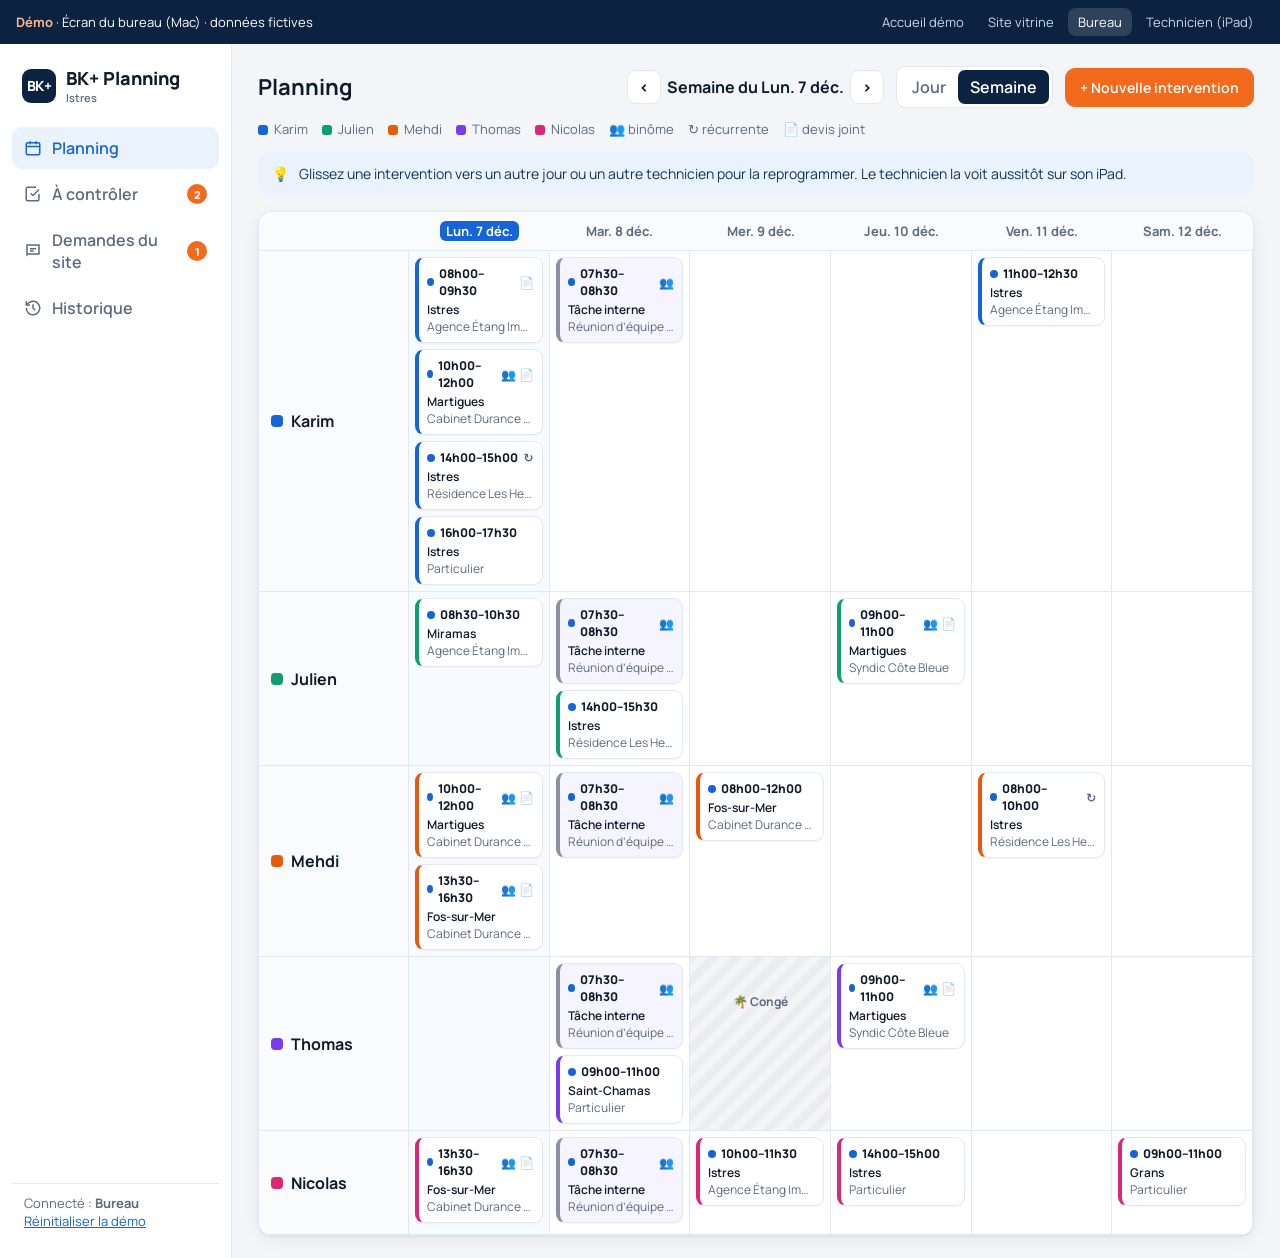
==== bureau.html @ 88fbd0e0 "Add files via upload" ====
<!doctype html>
<html lang="fr">
<head>
<meta charset="utf-8">
<meta name="viewport" content="width=device-width,initial-scale=1">
<meta name="robots" content="noindex">
<title>Bureau · Planning BK+ (démo)</title>
<link rel="icon" href="favicon.svg">
<link rel="stylesheet" href="app.css">
<style>
.app{display:grid;grid-template-columns:232px 1fr;min-height:calc(100vh - 38px)}
.side{background:#fff;border-right:1px solid var(--line);padding:18px 12px;display:flex;flex-direction:column;gap:4px}
.brand{display:flex;align-items:center;gap:10px;padding:4px 10px 18px;font-weight:800;font-size:18px}
.brand .logo{width:34px;height:34px;border-radius:9px;background:var(--navy);color:#fff;display:grid;place-items:center;font-size:14px;letter-spacing:-.5px}
.brand small{display:block;font-size:11px;color:var(--mute);font-weight:600}
.nav{display:flex;align-items:center;gap:10px;padding:10px 12px;border-radius:10px;border:0;background:none;text-align:left;font-weight:600;color:var(--mute);width:100%}
.nav:hover{background:var(--bg);color:var(--ink)}
.nav.on{background:var(--blue-50);color:var(--blue)}
.nav .count{margin-left:auto;background:var(--orange);color:#fff;font-size:11px;font-weight:800;min-width:20px;height:20px;border-radius:10px;display:grid;place-items:center;padding:0 6px}
.nav .count:empty{display:none}
.nav svg{width:18px;height:18px;flex:none}
.side .who{margin-top:auto;font-size:13px;color:var(--mute);padding:10px 12px;border-top:1px solid var(--line)}
.main{padding:22px 26px;min-width:0}
.head{display:flex;align-items:center;gap:12px;margin-bottom:18px;flex-wrap:wrap}
.head h1{font-size:22px;margin:0;margin-right:auto}
.seg{display:inline-flex;background:#fff;border:1px solid var(--line);border-radius:10px;padding:3px}
.seg button{border:0;background:none;padding:6px 12px;border-radius:7px;font-weight:600;color:var(--mute)}
.seg button.on{background:var(--navy);color:#fff}
.weeknav{display:flex;align-items:center;gap:6px;font-weight:700}
.weeknav button{width:34px;height:34px;border-radius:9px;border:1px solid var(--line);background:#fff}
.legend{display:flex;gap:14px;flex-wrap:wrap;font-size:13px;color:var(--mute);margin:-6px 0 14px}
.legend i{display:inline-block;width:10px;height:10px;border-radius:3px;margin-right:6px;vertical-align:-1px}
.grid{display:grid;grid-template-columns:150px repeat(6,minmax(130px,1fr));background:#fff;border:1px solid var(--line);border-radius:var(--r);overflow:auto;box-shadow:var(--sh)}
.gh{position:sticky;top:0;background:#FAFBFC;border-bottom:1px solid var(--line);padding:10px;font-size:13px;font-weight:700;color:var(--mute);text-align:center}
.gh.today{color:var(--blue)}
.gh.today span{background:var(--blue);color:#fff;border-radius:6px;padding:1px 6px}
.tn{padding:12px;border-bottom:1px solid var(--line);border-right:1px solid var(--line);font-weight:700;display:flex;align-items:center;gap:8px;background:#FAFBFC}
.tn i{width:12px;height:12px;border-radius:4px}
.cell{border-bottom:1px solid var(--line);border-right:1px solid var(--line);padding:6px;min-height:104px;display:flex;flex-direction:column;gap:6px;transition:background .15s}
.cell.today{background:#F7FAFF}
.cell.over{background:var(--blue-50);outline:2px dashed var(--blue);outline-offset:-4px}
.cell.abs{background:repeating-linear-gradient(-45deg,#F4F4F6 0 8px,#ECEDF1 8px 16px)}
.abs-label{font-size:12px;font-weight:700;color:var(--mute);text-align:center;padding-top:30px}
.card{background:#fff;border:1px solid var(--line);border-left:4px solid var(--c);border-radius:9px;padding:7px 8px;font-size:12px;cursor:grab;box-shadow:0 1px 2px rgba(0,0,0,.04);user-select:none}
.card:hover{border-color:#C8D2DF;border-left-color:var(--c)}
.card.dragging{opacity:.4}
.card .t{font-weight:800;display:flex;align-items:center;gap:5px}
.card .t .ico{margin-left:auto;display:flex;gap:3px;color:var(--mute)}
.card .a{color:var(--ink);font-weight:600;margin-top:2px;white-space:nowrap;overflow:hidden;text-overflow:ellipsis}
.card .g{color:var(--mute);white-space:nowrap;overflow:hidden;text-overflow:ellipsis}
.card.interne{background:#F6F4FF;border-left-color:#8B8FA3}
.card.cloturee{opacity:.6}
.card .dot{width:8px;height:8px;border-radius:50%;background:var(--sc)}
.dayview{display:grid;grid-template-columns:repeat(5,minmax(180px,1fr));gap:12px;overflow:auto}
.dcol{background:#fff;border:1px solid var(--line);border-radius:var(--r);padding:10px;display:flex;flex-direction:column;gap:8px;min-height:300px}
.dcol h3{margin:2px 4px 6px;font-size:14px;display:flex;align-items:center;gap:8px}
.dcol h3 i{width:12px;height:12px;border-radius:4px}
.list{display:flex;flex-direction:column;gap:12px}
.row{background:#fff;border:1px solid var(--line);border-radius:var(--r);padding:16px;display:grid;grid-template-columns:1fr auto;gap:12px;box-shadow:var(--sh)}
.row h3{margin:0 0 4px;font-size:16px}
.row .meta{color:var(--mute);font-size:13px}
.row .acts{display:flex;gap:8px;align-items:flex-start;flex-wrap:wrap;justify-content:flex-end}
.photos{display:flex;gap:8px;flex-wrap:wrap;margin-top:10px}
.photos img{width:120px;height:90px;object-fit:cover;border-radius:8px;border:1px solid var(--line)}
.comment{background:var(--bg);border-radius:10px;padding:10px 12px;margin-top:10px;font-size:14px}
.empty{background:#fff;border:1px dashed #C8D2DF;border-radius:var(--r);padding:40px;text-align:center;color:var(--mute)}
.search{display:flex;gap:10px;margin-bottom:16px}
.search input{flex:1;border:1px solid var(--line);border-radius:10px;padding:11px 14px;background:#fff}
.timeline{border-left:2px solid var(--line);margin-left:8px;padding-left:18px;display:flex;flex-direction:column;gap:14px}
.timeline .row{position:relative}
.timeline .row::before{content:'';position:absolute;left:-26px;top:20px;width:12px;height:12px;border-radius:50%;background:var(--ok);border:2px solid #fff}
/* Panneau latéral */
.scrim{position:fixed;inset:0;background:rgba(11,35,64,.35);opacity:0;pointer-events:none;transition:.2s;z-index:40}
.scrim.on{opacity:1;pointer-events:auto}
.drawer{position:fixed;top:0;right:0;bottom:0;width:min(460px,100%);background:#fff;z-index:41;transform:translateX(100%);transition:.25s;display:flex;flex-direction:column;box-shadow:-10px 0 40px rgba(0,0,0,.12)}
.drawer:not(.on){visibility:hidden;transition:transform .25s,visibility 0s .25s}
.drawer.on{transform:none}
.drawer header{padding:18px 20px;border-bottom:1px solid var(--line);display:flex;align-items:flex-start;gap:10px}
.drawer header h2{margin:0;font-size:18px}
.drawer .x{margin-left:auto;border:0;background:var(--bg);width:34px;height:34px;border-radius:9px;font-size:18px}
.drawer .body{padding:18px 20px;overflow:auto;flex:1;display:flex;flex-direction:column;gap:14px}
.drawer footer{padding:14px 20px;border-top:1px solid var(--line);display:flex;gap:8px;flex-wrap:wrap}
.kv{display:grid;grid-template-columns:110px 1fr;gap:8px 10px;font-size:14px}
.kv dt{color:var(--mute);font-weight:600}
.kv dd{margin:0;font-weight:600}
.box{border:1px solid var(--line);border-radius:12px;padding:12px}
.box h4{margin:0 0 6px;font-size:13px;color:var(--mute);text-transform:uppercase;letter-spacing:.04em}
.private{background:#FFF8F2;border-color:#FAD7BF}
.private h4{color:var(--orange-d)}
.techchips{display:flex;gap:6px;flex-wrap:wrap}
.techchips span{display:inline-flex;align-items:center;gap:6px;background:var(--bg);border-radius:999px;padding:3px 10px 3px 6px;font-weight:700;font-size:13px}
.techchips i{width:10px;height:10px;border-radius:50%}
/* Formulaire */
.form{display:grid;grid-template-columns:1fr 1fr;gap:12px}
.form label{display:flex;flex-direction:column;gap:5px;font-size:13px;font-weight:700;color:var(--mute)}
.form .full{grid-column:1/-1}
.form input,.form select,.form textarea{border:1px solid var(--line);border-radius:10px;padding:10px 12px;background:#fff;font-weight:500;color:var(--ink)}
.form textarea{min-height:80px;resize:vertical}
.checks{display:flex;gap:8px;flex-wrap:wrap}
.checks label{flex-direction:row;align-items:center;gap:6px;background:var(--bg);padding:6px 10px;border-radius:999px;color:var(--ink);cursor:pointer}
.inline{flex-direction:row!important;align-items:center;gap:8px!important;color:var(--ink)!important}
.pdf{background:#fff;border:1px solid var(--line);border-radius:6px;padding:16px;font-size:12px;box-shadow:var(--sh)}
.pdf .l{height:8px;background:#E8ECF2;border-radius:4px;margin:6px 0}
.hint{background:var(--blue-50);color:var(--navy-2);border-radius:12px;padding:12px 14px;font-size:14px;margin-bottom:16px;display:flex;gap:10px;align-items:flex-start}
@media (max-width:900px){.app{grid-template-columns:1fr}.side{flex-direction:row;overflow:auto;padding:8px}.brand,.side .who{display:none}.nav{width:auto;white-space:nowrap}.main{padding:16px}}
</style>
</head>
<body>
<div class="demo-bar"><span><b>Démo</b> · Écran du bureau (Mac) · données fictives</span>
  <nav><a href="index.html">Accueil démo</a><a href="site.html">Site vitrine</a><a href="bureau.html" aria-current="page">Bureau</a><a href="technicien.html">Technicien (iPad)</a></nav></div>

<div class="app">
  <aside class="side">
    <div class="brand"><div class="logo">BK+</div><div>BK+ Planning<small>Istres</small></div></div>
    <button class="nav on" data-view="planning"><svg viewBox="0 0 24 24" fill="none" stroke="currentColor" stroke-width="2"><rect x="3" y="5" width="18" height="16" rx="2"/><path d="M3 10h18M8 3v4M16 3v4"/></svg>Planning</button>
    <button class="nav" data-view="controle"><svg viewBox="0 0 24 24" fill="none" stroke="currentColor" stroke-width="2"><path d="M9 11l3 3 8-8"/><path d="M20 12v7a2 2 0 0 1-2 2H5a2 2 0 0 1-2-2V5a2 2 0 0 1 2-2h11"/></svg>À contrôler<span class="count" id="c-controle"></span></button>
    <button class="nav" data-view="demandes"><svg viewBox="0 0 24 24" fill="none" stroke="currentColor" stroke-width="2"><path d="M4 4h16v12H5.2L4 17.2z"/><path d="M8 9h8M8 12h5"/></svg>Demandes du site<span class="count" id="c-demandes"></span></button>
    <button class="nav" data-view="historique"><svg viewBox="0 0 24 24" fill="none" stroke="currentColor" stroke-width="2"><path d="M3 12a9 9 0 1 0 3-6.7L3 8"/><path d="M3 3v5h5M12 7v5l3 3"/></svg>Historique</button>
    <div class="who">Connecté : <b>Bureau</b><br><a href="#" id="reset">Réinitialiser la démo</a></div>
  </aside>
  <main class="main" id="main"></main>
</div>

<div class="scrim" id="scrim"></div>
<aside class="drawer" id="drawer" aria-hidden="true"></aside>
<div class="toast" id="toast"></div>

<script src="data.js"></script>
<script>
const $ = s => document.querySelector(s), E = BK.esc;
let view = 'planning', mode = 'semaine', weekStart = BK.monday(new Date(BK.todayIso())), dayIso = BK.todayIso(), q = '';
function S(){ return BK.get(); }
function toast(m){ const t=$('#toast'); t.textContent=m; t.classList.add('show'); clearTimeout(t._t); t._t=setTimeout(()=>t.classList.remove('show'),2600); }

function counts(){
  const s=S();
  $('#c-controle').textContent = s.interventions.filter(i=>i.statut==='controle').length || '';
  $('#c-demandes').textContent = s.demandes.filter(d=>!d.traitee).length || '';
}
function render(){
  counts();
  document.querySelectorAll('.nav').forEach(b=>b.classList.toggle('on', b.dataset.view===view));
  ({planning, controle, demandes, historique})[view]();
}

/* ---------- Planning ---------- */
function cardHtml(i, techId){
  const t = BK.tech(techId) || {couleur:'#8B8FA3'};
  const bin = i.techs.length>1 ? `<span title="Binôme : ${E(i.techs.map(x=>BK.tech(x).nom).join(' + '))}">👥</span>` : '';
  const rec = i.recurrent ? '<span title="Contrat d’entretien récurrent">↻</span>' : '';
  const pdf = i.devisPdf ? '<span title="Devis client joint (bureau)">📄</span>' : '';
  const sc = {planifiee:'#1565D8',encours:'#B45309',controle:'#F26B1D',cloturee:'#0E9F6E'}[i.statut];
  return `<div class="card ${i.type==='interne'?'interne':''} ${i.statut==='cloturee'?'cloturee':''}" draggable="true" data-id="${i.id}" data-tech="${techId}" style="--c:${t.couleur};--sc:${sc}">
    <div class="t"><span class="dot" title="${BK.STATUTS[i.statut]}"></span>${BK.hh(i.start)}–${BK.endTime(i.start,i.dur)}<span class="ico">${bin}${rec}${pdf}</span></div>
    <div class="a">${i.type==='interne'?'Tâche interne':E(i.ville)}</div>
    <div class="g">${i.type==='interne'?E(i.travaux):E(i.agence)}</div></div>`;
}
function planning(){
  const s=S(), days=[...Array(6)].map((_,k)=>BK.iso(BK.addDays(weekStart,k))), today=BK.todayIso();
  const title = mode==='semaine' ? `Semaine du ${BK.label(days[0])}` : BK.label(dayIso,true);
  let html = `<div class="head"><h1>Planning</h1>
    <div class="weeknav"><button id="prev" aria-label="Précédent">‹</button><span>${title}</span><button id="next" aria-label="Suivant">›</button></div>
    <div class="seg"><button data-mode="jour" class="${mode==='jour'?'on':''}">Jour</button><button data-mode="semaine" class="${mode==='semaine'?'on':''}">Semaine</button></div>
    <button class="btn orange" id="new">+ Nouvelle intervention</button></div>
    <div class="legend">${s.techs.map(t=>`<span><i style="background:${t.couleur}"></i>${t.nom}</span>`).join('')}<span>👥 binôme</span><span>↻ récurrente</span><span>📄 devis joint</span></div>`;
  if(mode==='semaine'){
    html += `<div class="hint">💡 <span>Glissez une intervention vers un autre jour ou un autre technicien pour la reprogrammer. Le technicien la voit aussitôt sur son iPad.</span></div><div class="grid"><div class="gh"></div>`;
    days.forEach(d=> html += `<div class="gh ${d===today?'today':''}">${d===today?'<span>'+BK.label(d)+'</span>':BK.label(d)}</div>`);
    s.techs.forEach(t=>{
      html += `<div class="tn"><i style="background:${t.couleur}"></i>${t.nom}</div>`;
      days.forEach(d=>{
        const abs = s.absences.find(a=>a.tech===t.id && a.date===d);
        const items = s.interventions.filter(i=>i.date===d && i.techs.includes(t.id)).sort((a,b)=>a.start.localeCompare(b.start));
        html += `<div class="cell ${d===today?'today':''} ${abs?'abs':''}" data-date="${d}" data-tech="${t.id}">${abs?`<div class="abs-label">🌴 ${E(abs.label)}</div>`:''}${items.map(i=>cardHtml(i,t.id)).join('')}</div>`;
      });
    });
    html += `</div>`;
  } else {
    html += `<div class="dayview">` + s.techs.map(t=>{
      const abs = s.absences.find(a=>a.tech===t.id && a.date===dayIso);
      const items = s.interventions.filter(i=>i.date===dayIso && i.techs.includes(t.id)).sort((a,b)=>a.start.localeCompare(b.start));
      return `<div class="dcol cell" data-date="${dayIso}" data-tech="${t.id}"><h3><i style="background:${t.couleur}"></i>${t.nom}</h3>${abs?`<div class="abs-label">🌴 ${E(abs.label)}</div>`:''}${items.map(i=>cardHtml(i,t.id)).join('') || (abs?'':'<div class="g" style="color:var(--mute);font-size:13px;padding:6px">Disponible</div>')}</div>`;
    }).join('') + `</div>`;
  }
  $('#main').innerHTML = html;
  $('#prev').onclick=()=>{ if(mode==='semaine') weekStart=BK.addDays(weekStart,-7); else dayIso=BK.iso(BK.addDays(new Date(dayIso+'T12:00'),-1)); render(); };
  $('#next').onclick=()=>{ if(mode==='semaine') weekStart=BK.addDays(weekStart,7); else dayIso=BK.iso(BK.addDays(new Date(dayIso+'T12:00'),1)); render(); };
  document.querySelectorAll('[data-mode]').forEach(b=>b.onclick=()=>{mode=b.dataset.mode; render();});
  $('#new').onclick=()=>openForm();
  bindCards();
}
function bindCards(){
  document.querySelectorAll('.card').forEach(c=>{
    c.onclick=()=>openDetail(c.dataset.id);
    c.ondragstart=e=>{ c.classList.add('dragging'); e.dataTransfer.setData('text/plain', c.dataset.id+'|'+c.dataset.tech); };
    c.ondragend=()=>c.classList.remove('dragging');
  });
  document.querySelectorAll('.cell').forEach(cell=>{
    cell.ondragover=e=>{e.preventDefault(); cell.classList.add('over');};
    cell.ondragleave=()=>cell.classList.remove('over');
    cell.ondrop=e=>{
      e.preventDefault(); cell.classList.remove('over');
      const [id,from]=e.dataTransfer.getData('text/plain').split('|'); const s=S(); const i=s.interventions.find(x=>x.id===id); if(!i) return;
      const to=cell.dataset.tech, d=cell.dataset.date;
      if(s.absences.find(a=>a.tech===to && a.date===d)){ toast(`${BK.tech(to).nom} est absent ce jour-là`); return; }
      if(from!==to){ i.techs = i.techs.filter(x=>x!==from); if(!i.techs.includes(to)) i.techs.push(to); }
      i.date=d; BK.save(s); render(); toast(`Reprogrammée : ${BK.label(d,true)} · ${i.techs.map(x=>BK.tech(x).nom).join(' + ')}`);
    };
  });
}

/* ---------- Détail ---------- */
function openDrawer(html){ const d=$('#drawer'); d.innerHTML=html; d.classList.add('on'); d.setAttribute('aria-hidden','false'); $('#scrim').classList.add('on'); d.querySelector('.x').onclick=closeDrawer; }
function closeDrawer(){ $('#drawer').classList.remove('on'); $('#drawer').setAttribute('aria-hidden','true'); $('#scrim').classList.remove('on'); }
$('#scrim').onclick=closeDrawer;
document.addEventListener('keydown',e=>{ if(e.key==='Escape') closeDrawer(); });

function openDetail(id){
  const s=S(), i=s.interventions.find(x=>x.id===id); if(!i) return;
  openDrawer(`<header><div><span class="pill ${i.statut}">${BK.STATUTS[i.statut]}</span><h2 style="margin-top:8px">${i.type==='interne'?'Tâche interne':E(i.adresse)}</h2><div class="meta" style="color:var(--mute)">${E(i.ville)} · ${BK.label(i.date,true)} · ${BK.hh(i.start)}–${BK.endTime(i.start,i.dur)}</div></div><button class="x" aria-label="Fermer">×</button></header>
  <div class="body">
    <div class="techchips">${i.techs.map(x=>{const t=BK.tech(x);return `<span><i style="background:${t.couleur}"></i>${t.nom}</span>`}).join('')}${i.recurrent?'<span>↻ Récurrente (contrat)</span>':''}</div>
    ${i.type==='interne'?'':`<dl class="kv"><dt>Agence</dt><dd>${E(i.agence)}</dd><dt>Occupant</dt><dd>${E(i.occupant)}</dd><dt>Téléphone</dt><dd><a href="tel:${E(i.tel)}">${E(i.tel.replace(/(\d{2})(?=\d)/g,'$1 '))}</a></dd><dt>Adresse</dt><dd>${E(i.adresse)}, ${E(i.ville)}</dd></dl>`}
    <div class="box"><h4>Travaux à effectuer</h4>${E(i.travaux)}</div>
    ${i.type==='interne'?'':`<div class="box private"><h4>🔒 Devis client — visible uniquement par le bureau</h4>${i.devisPdf?`<div class="pdf"><b>DEVIS N° ${id.toUpperCase()}</b><div class="l" style="width:70%"></div><div class="l"></div><div class="l" style="width:85%"></div><div class="l" style="width:40%"></div></div>`:'<span style="color:var(--mute);font-size:14px">Aucun devis joint.</span>'} <label class="btn" style="margin-top:10px">📎 ${i.devisPdf?'Remplacer':'Joindre'} le devis PDF<input type="file" accept="application/pdf" class="sr" id="pdfin"></label></div>`}
    ${i.photos.length||i.commentaire?`<div class="box"><h4>Retour du technicien</h4>${i.commentaire?`<div>${E(i.commentaire)}</div>`:''}<div class="photos">${i.photos.map(p=>`<img src="${p}" alt="Photo d’intervention">`).join('')}</div></div>`:''}
    <label style="font-size:13px;font-weight:700;color:var(--mute)">Statut<br><select id="st" style="margin-top:6px;border:1px solid var(--line);border-radius:10px;padding:9px 12px;width:100%">${Object.entries(BK.STATUTS).map(([k,v])=>`<option value="${k}" ${k===i.statut?'selected':''}>${v}</option>`).join('')}</select></label>
  </div>
  <footer>${i.statut==='controle'?'<button class="btn ok" id="close">✓ Clôturer l’intervention</button>':''}<button class="btn" id="edit">Modifier</button><button class="btn" id="dup">Reprogrammer +7 j</button><button class="btn" id="del" style="margin-left:auto;color:var(--err)">Supprimer</button></footer>`);
  const pdfin=$('#pdfin'); if(pdfin) pdfin.onchange=()=>{ i.devisPdf=true; BK.save(s); openDetail(id); render(); toast('Devis joint — invisible pour les techniciens'); };
  $('#st').onchange=e=>{ i.statut=e.target.value; BK.save(s); render(); openDetail(id); };
  const c=$('#close'); if(c) c.onclick=()=>{ i.statut='cloturee'; BK.save(s); closeDrawer(); render(); toast('Intervention clôturée et archivée dans l’historique'); };
  $('#edit').onclick=()=>openForm(i);
  $('#dup').onclick=()=>{ i.date=BK.iso(BK.addDays(new Date(i.date+'T12:00'),7)); BK.save(s); closeDrawer(); render(); toast('Reprogrammée la semaine suivante'); };
  $('#del').onclick=()=>{ if(confirm('Supprimer cette intervention ?')){ s.interventions=s.interventions.filter(x=>x.id!==id); BK.save(s); closeDrawer(); render(); toast('Intervention supprimée'); } };
}

/* ---------- Formulaire ---------- */
function openForm(i, demande){
  const s=S(), isNew=!i;
  i = i || { id:BK.uid(), type:'intervention', statut:'planifiee', photos:[], commentaire:'', devisPdf:false, recurrent:false, dur:2, start:'09:00', date:(mode==='jour'?dayIso:BK.todayIso()), techs:[], agence:'', occupant:'', tel:'', adresse:'', ville:'Istres', travaux:'' };
  if(demande){ Object.assign(i,{ agence:'Particulier', occupant:demande.nom, tel:demande.tel, ville:demande.ville, travaux:demande.service+' — '+demande.message }); }
  openDrawer(`<header><h2>${isNew?'Nouvelle intervention':'Modifier l’intervention'}</h2><button class="x" aria-label="Fermer">×</button></header>
  <form class="body" id="f"><div class="form">
    <label class="full">Type<select name="type"><option value="intervention">Intervention</option><option value="interne" ${i.type==='interne'?'selected':''}>Tâche interne (réunion, matériel…)</option></select></label>
    <label>Date<input type="date" name="date" value="${i.date}" required></label>
    <label>Heure<input type="time" name="start" value="${i.start}" step="900" required></label>
    <label>Durée (h)<input type="number" name="dur" value="${i.dur}" min="0.5" step="0.5"></label>
    <label>Ville<input name="ville" value="${E(i.ville)}"></label>
    <div class="full"><div style="font-size:13px;font-weight:700;color:var(--mute);margin-bottom:6px">Technicien(s) — plusieurs = binôme</div><div class="checks">${s.techs.map(t=>`<label><input type="checkbox" name="techs" value="${t.id}" ${i.techs.includes(t.id)?'checked':''}><i style="width:10px;height:10px;border-radius:50%;background:${t.couleur}"></i>${t.nom}</label>`).join('')}</div></div>
    <label class="full">Adresse<input name="adresse" value="${E(i.adresse)}"></label>
    <label>Agence / client<input name="agence" value="${E(i.agence)}" list="agences"></label>
    <label>Occupant<input name="occupant" value="${E(i.occupant)}"></label>
    <label class="full">Téléphone de l’occupant<input name="tel" type="tel" value="${E(i.tel)}"></label>
    <label class="full">Travaux à effectuer<textarea name="travaux">${E(i.travaux)}</textarea></label>
    <label class="full inline"><input type="checkbox" name="recurrent" ${i.recurrent?'checked':''}> Intervention récurrente (contrat d’entretien)</label>
  </div><datalist id="agences">${[...new Set(s.interventions.map(x=>x.agence))].map(a=>`<option value="${E(a)}">`).join('')}</datalist></form>
  <footer><button class="btn primary" form="f" type="submit">${isNew?'Planifier':'Enregistrer'}</button><button class="btn" type="button" id="cancel">Annuler</button></footer>`);
  $('#cancel').onclick=closeDrawer;
  $('#f').onsubmit=e=>{
    e.preventDefault(); const fd=new FormData(e.target);
    const techs=fd.getAll('techs'); if(!techs.length){ toast('Choisissez au moins un technicien'); return; }
    Object.assign(i,{ type:fd.get('type'), date:fd.get('date'), start:fd.get('start'), dur:Number(fd.get('dur'))||1, ville:fd.get('ville'), techs, adresse:fd.get('adresse'), agence:fd.get('agence'), occupant:fd.get('occupant'), tel:fd.get('tel'), travaux:fd.get('travaux'), recurrent:!!fd.get('recurrent') });
    if(isNew) s.interventions.push(i);
    if(demande){ const d=s.demandes.find(x=>x.id===demande.id); if(d) d.traitee=true; }
    BK.save(s); closeDrawer(); view='planning'; mode='semaine'; weekStart=BK.monday(new Date(i.date+'T12:00')); render();
    toast(`Planifiée pour ${techs.map(x=>BK.tech(x).nom).join(' + ')} — visible sur son iPad`);
  };
}

/* ---------- À contrôler ---------- */
function controle(){
  const s=S(), items=s.interventions.filter(i=>i.statut==='controle').sort((a,b)=>b.date.localeCompare(a.date));
  $('#main').innerHTML = `<div class="head"><h1>À contrôler</h1></div><div class="hint">✅ <span>Les interventions validées par les techniciens arrivent ici avec leurs photos et commentaires. Seul le bureau peut les clôturer.</span></div>` +
   (items.length ? `<div class="list">${items.map(i=>`<div class="row"><div><h3>${E(i.adresse)}, ${E(i.ville)}</h3><div class="meta">${BK.label(i.date,true)} · ${i.techs.map(x=>BK.tech(x).nom).join(' + ')} · ${E(i.agence)}</div><div class="comment">${E(i.commentaire)}</div><div class="photos">${i.photos.map(p=>`<img src="${p}" alt="Photo">`).join('')}</div></div><div class="acts"><button class="btn" data-open="${i.id}">Détails</button><button class="btn ok" data-close="${i.id}">✓ Clôturer</button></div></div>`).join('')}</div>` : `<div class="empty">Rien à contrôler pour le moment 👌</div>`);
  document.querySelectorAll('[data-open]').forEach(b=>b.onclick=()=>openDetail(b.dataset.open));
  document.querySelectorAll('[data-close]').forEach(b=>b.onclick=()=>{ const i=s.interventions.find(x=>x.id===b.dataset.close); i.statut='cloturee'; BK.save(s); render(); toast('Clôturée — archivée dans l’historique'); });
}

/* ---------- Demandes du site ---------- */
function demandes(){
  const s=S(), items=[...s.demandes].sort((a,b)=>(a.traitee-b.traitee)||b.date.localeCompare(a.date));
  $('#main').innerHTML = `<div class="head"><h1>Demandes du site</h1><a class="btn" href="site.html#devis" target="_blank">Ouvrir le site vitrine ↗</a></div><div class="hint">🌐 <span>Chaque demande de devis faite sur le site arrive ici automatiquement. Un clic pour la planifier.</span></div>` +
    (items.length ? `<div class="list">${items.map(d=>`<div class="row" style="${d.traitee?'opacity:.55':''}"><div><h3>${E(d.nom)} · ${E(d.ville)}</h3><div class="meta">${BK.label(d.date,true)} · ${E(d.service)} · <a href="tel:${E(d.tel)}">${E(d.tel)}</a></div><div class="comment">${E(d.message)}</div></div><div class="acts">${d.traitee?'<span class="pill cloturee">Planifiée</span>':`<button class="btn orange" data-plan="${d.id}">Planifier</button>`}</div></div>`).join('')}</div>` : `<div class="empty">Aucune demande pour le moment.</div>`);
  document.querySelectorAll('[data-plan]').forEach(b=>b.onclick=()=>openForm(null, s.demandes.find(d=>d.id===b.dataset.plan)));
}

/* ---------- Historique ---------- */
function historique(){
  $('#main').innerHTML = `<div class="head"><h1>Historique</h1></div>
   <div class="search"><input id="q" placeholder="Rechercher une adresse, une agence, un occupant… (ex. : 27 avenue de la Crau)" value="${E(q)}" autocomplete="off"></div><div id="res"></div>`;
  const run=()=>{
    const s=S(), k=q.trim().toLowerCase();
    let items=s.interventions.filter(i=>i.statut==='cloturee'||i.statut==='controle');
    if(k) items=s.interventions.filter(i=>[i.adresse,i.ville,i.agence,i.occupant,i.travaux].join(' ').toLowerCase().includes(k));
    items.sort((a,b)=>b.date.localeCompare(a.date));
    $('#res').innerHTML = items.length ? `<div class="meta" style="color:var(--mute);margin:0 0 12px">${items.length} intervention(s)${k?' pour « '+E(q)+' »':''}, conservées sur plusieurs années pour le SAV</div><div class="timeline">${items.map(i=>`<div class="row"><div><span class="pill ${i.statut}">${BK.STATUTS[i.statut]}</span><h3 style="margin-top:6px">${E(i.adresse)}, ${E(i.ville)}</h3><div class="meta">${BK.label(i.date,true)} · ${i.techs.map(x=>BK.tech(x).nom).join(' + ')} · ${E(i.agence)}</div><div style="margin-top:8px">${E(i.travaux)}</div>${i.commentaire?`<div class="comment">${E(i.commentaire)}</div>`:''}<div class="photos">${i.photos.map(p=>`<img src="${p}" alt="Photo">`).join('')}</div></div><div class="acts"><button class="btn" data-open="${i.id}">Ouvrir</button></div></div>`).join('')}</div>` : `<div class="empty">Aucun résultat.</div>`;
    document.querySelectorAll('[data-open]').forEach(b=>b.onclick=()=>openDetail(b.dataset.open));
  };
  $('#q').oninput=e=>{ q=e.target.value; run(); }; run();
}

document.querySelectorAll('.nav').forEach(b=>b.onclick=()=>{ view=b.dataset.view; render(); });
$('#reset').onclick=e=>{ e.preventDefault(); BK.reset(); render(); toast('Démo réinitialisée'); };
BK.onChange(()=>{ render(); toast('Mise à jour reçue en temps réel'); });
const h=location.hash.slice(1); if(['planning','controle','demandes','historique'].includes(h)) view=h;
render();
</script>
</body>
</html>
---- app.css ----
@import url('https://fonts.googleapis.com/css2?family=Manrope:wght@400;500;600;700;800&display=swap');
:root{
  --navy:#0B2340; --navy-2:#13345C; --blue:#1565D8; --blue-50:#EAF2FE; --orange:#F26B1D; --orange-d:#D9550A;
  --bg:#F3F5F8; --card:#fff; --line:#E3E8EF; --ink:#0F1B2D; --mute:#5B6B80; --ok:#0E9F6E; --ok-50:#E6F6EF; --warn:#B45309; --warn-50:#FEF3E2; --err:#C62828; --err-50:#FDECEC;
  --r:14px; --sh:0 1px 2px rgba(15,27,45,.06),0 4px 16px rgba(15,27,45,.06);
}
*{box-sizing:border-box}
html,body{margin:0}
body{font-family:Manrope,system-ui,-apple-system,Segoe UI,Roboto,sans-serif;color:var(--ink);background:var(--bg);-webkit-font-smoothing:antialiased}
button,input,select,textarea{font:inherit;color:inherit}
button{cursor:pointer}
a{color:var(--blue)}
.demo-bar{background:var(--navy);color:#fff;font-size:13px;display:flex;align-items:center;gap:12px;padding:8px 16px;flex-wrap:wrap}
.demo-bar b{color:#FFB98A;font-weight:700}
.demo-bar nav{margin-left:auto;display:flex;gap:4px;flex-wrap:wrap}
.demo-bar nav a{color:#C9D6E8;text-decoration:none;padding:5px 10px;border-radius:8px}
.demo-bar nav a:hover{background:rgba(255,255,255,.08);color:#fff}
.demo-bar nav a[aria-current]{background:rgba(255,255,255,.14);color:#fff}
.btn{display:inline-flex;align-items:center;justify-content:center;gap:8px;border:1px solid var(--line);background:#fff;border-radius:10px;padding:9px 14px;font-weight:600;font-size:14px;text-decoration:none;color:var(--ink)}
.btn:hover{border-color:#C8D2DF}
.btn.primary{background:var(--blue);border-color:var(--blue);color:#fff}
.btn.primary:hover{background:#0F55BC}
.btn.orange{background:var(--orange);border-color:var(--orange);color:#fff}
.btn.orange:hover{background:var(--orange-d)}
.btn.ok{background:var(--ok);border-color:var(--ok);color:#fff}
.pill{display:inline-flex;align-items:center;gap:6px;font-size:12px;font-weight:700;padding:3px 9px;border-radius:999px;white-space:nowrap}
.pill.planifiee{background:var(--blue-50);color:var(--blue)}
.pill.encours{background:var(--warn-50);color:var(--warn)}
.pill.controle{background:#FFF1E8;color:var(--orange-d)}
.pill.cloturee{background:var(--ok-50);color:var(--ok)}
.toast{position:fixed;left:50%;bottom:24px;transform:translateX(-50%) translateY(20px);background:var(--navy);color:#fff;padding:12px 18px;border-radius:12px;font-weight:600;opacity:0;transition:.25s;z-index:100;box-shadow:var(--sh);max-width:calc(100% - 32px)}
.toast.show{opacity:1;transform:translateX(-50%) translateY(0)}
.sr{position:absolute;width:1px;height:1px;overflow:hidden;clip:rect(0 0 0 0)}
:focus-visible{outline:3px solid #8AB6F5;outline-offset:2px}
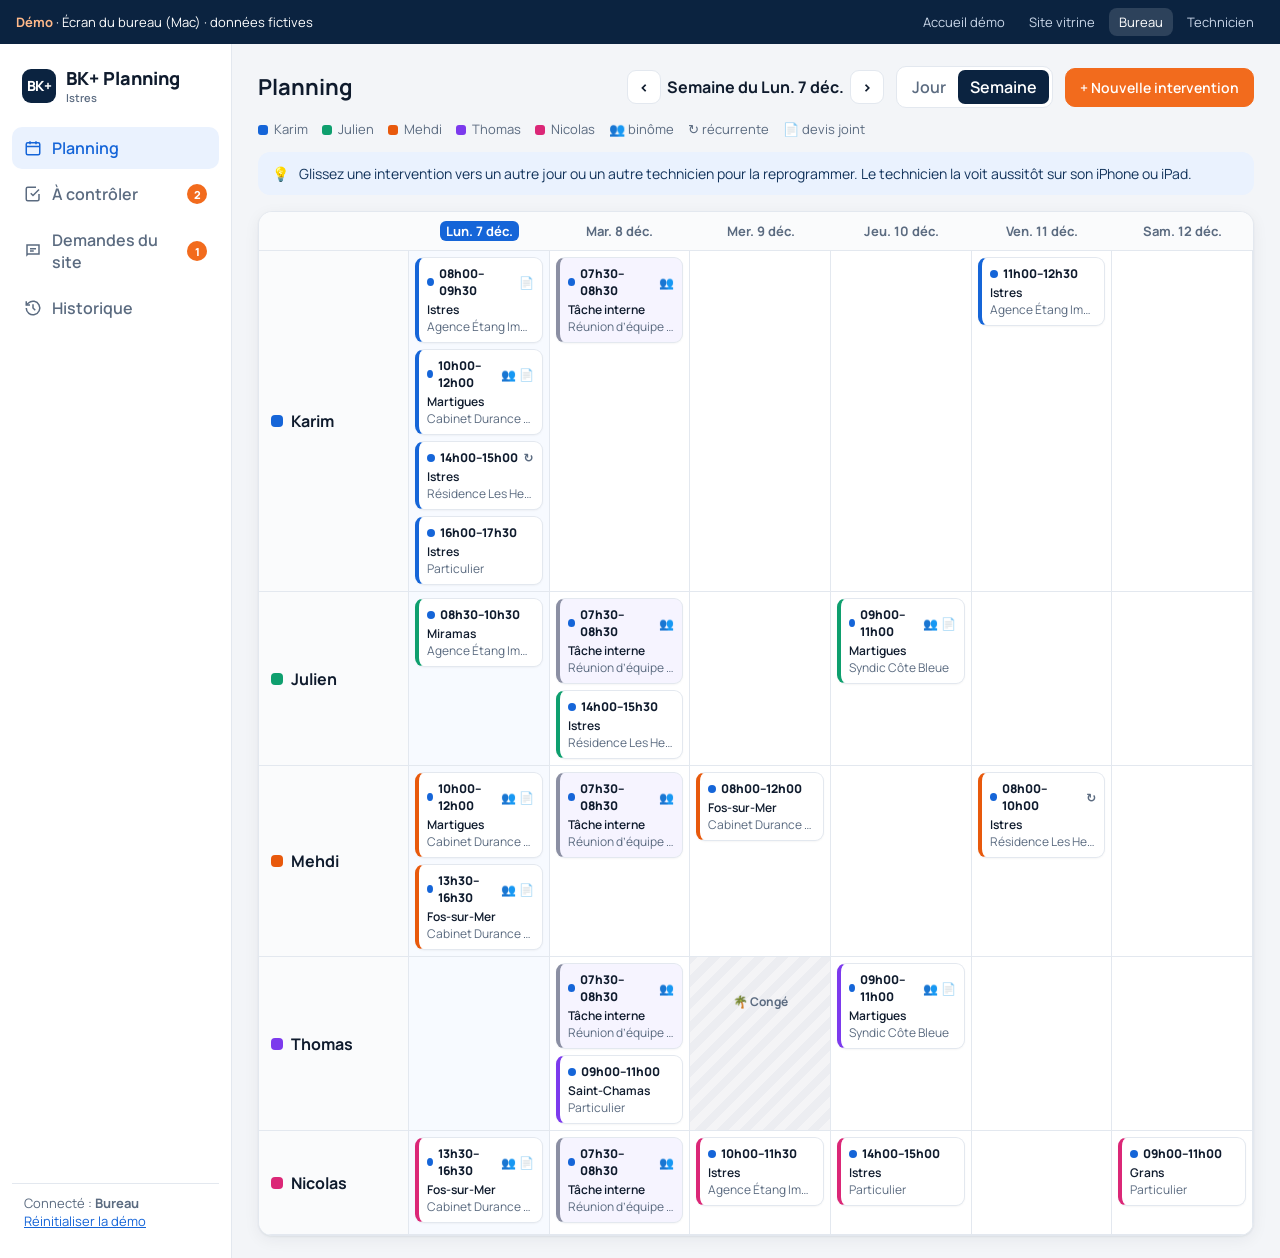
==== commit ba7f7393: "Add files via upload" ====
--- a/bureau.html
+++ b/bureau.html
@@ -107,7 +107,7 @@
 </head>
 <body>
 <div class="demo-bar"><span><b>Démo</b> · Écran du bureau (Mac) · données fictives</span>
-  <nav><a href="index.html">Accueil démo</a><a href="site.html">Site vitrine</a><a href="bureau.html" aria-current="page">Bureau</a><a href="technicien.html">Technicien (iPad)</a></nav></div>
+  <nav><a href="index.html">Accueil démo</a><a href="site.html">Site vitrine</a><a href="bureau.html" aria-current="page">Bureau</a><a href="technicien.html">Technicien</a></nav></div>
 
 <div class="app">
   <aside class="side">
@@ -149,7 +149,7 @@
   const bin = i.techs.length>1 ? `<span title="Binôme : ${E(i.techs.map(x=>BK.tech(x).nom).join(' + '))}">👥</span>` : '';
   const rec = i.recurrent ? '<span title="Contrat d’entretien récurrent">↻</span>' : '';
   const pdf = i.devisPdf ? '<span title="Devis client joint (bureau)">📄</span>' : '';
-  const sc = {planifiee:'#1565D8',encours:'#B45309',controle:'#F26B1D',cloturee:'#0E9F6E'}[i.statut];
+  const sc = {planifiee:'#1565D8',enroute:'#7C3AED',encours:'#B45309',controle:'#F26B1D',cloturee:'#0E9F6E'}[i.statut];
   return `<div class="card ${i.type==='interne'?'interne':''} ${i.statut==='cloturee'?'cloturee':''}" draggable="true" data-id="${i.id}" data-tech="${techId}" style="--c:${t.couleur};--sc:${sc}">
     <div class="t"><span class="dot" title="${BK.STATUTS[i.statut]}"></span>${BK.hh(i.start)}–${BK.endTime(i.start,i.dur)}<span class="ico">${bin}${rec}${pdf}</span></div>
     <div class="a">${i.type==='interne'?'Tâche interne':E(i.ville)}</div>
@@ -164,7 +164,7 @@
     <button class="btn orange" id="new">+ Nouvelle intervention</button></div>
     <div class="legend">${s.techs.map(t=>`<span><i style="background:${t.couleur}"></i>${t.nom}</span>`).join('')}<span>👥 binôme</span><span>↻ récurrente</span><span>📄 devis joint</span></div>`;
   if(mode==='semaine'){
-    html += `<div class="hint">💡 <span>Glissez une intervention vers un autre jour ou un autre technicien pour la reprogrammer. Le technicien la voit aussitôt sur son iPad.</span></div><div class="grid"><div class="gh"></div>`;
+    html += `<div class="hint">💡 <span>Glissez une intervention vers un autre jour ou un autre technicien pour la reprogrammer. Le technicien la voit aussitôt sur son iPhone ou iPad.</span></div><div class="grid"><div class="gh"></div>`;
     days.forEach(d=> html += `<div class="gh ${d===today?'today':''}">${d===today?'<span>'+BK.label(d)+'</span>':BK.label(d)}</div>`);
     s.techs.forEach(t=>{
       html += `<div class="tn"><i style="background:${t.couleur}"></i>${t.nom}</div>`;
@@ -264,7 +264,7 @@
     if(isNew) s.interventions.push(i);
     if(demande){ const d=s.demandes.find(x=>x.id===demande.id); if(d) d.traitee=true; }
     BK.save(s); closeDrawer(); view='planning'; mode='semaine'; weekStart=BK.monday(new Date(i.date+'T12:00')); render();
-    toast(`Planifiée pour ${techs.map(x=>BK.tech(x).nom).join(' + ')} — visible sur son iPad`);
+    toast(`Planifiée pour ${techs.map(x=>BK.tech(x).nom).join(' + ')} — visible sur son iPhone/iPad`);
   };
 }
 
@@ -305,6 +305,7 @@
 BK.onChange(()=>{ render(); toast('Mise à jour reçue en temps réel'); });
 const h=location.hash.slice(1); if(['planning','controle','demandes','historique'].includes(h)) view=h;
 render();
+if('serviceWorker' in navigator) navigator.serviceWorker.register('sw.js').catch(()=>{});
 </script>
 </body>
 </html>
--- a/app.css
+++ b/app.css
@@ -25,6 +25,7 @@
 .btn.ok{background:var(--ok);border-color:var(--ok);color:#fff}
 .pill{display:inline-flex;align-items:center;gap:6px;font-size:12px;font-weight:700;padding:3px 9px;border-radius:999px;white-space:nowrap}
 .pill.planifiee{background:var(--blue-50);color:var(--blue)}
+.pill.enroute{background:#F1EBFF;color:#6D28D9}
 .pill.encours{background:var(--warn-50);color:var(--warn)}
 .pill.controle{background:#FFF1E8;color:var(--orange-d)}
 .pill.cloturee{background:var(--ok-50);color:var(--ok)}
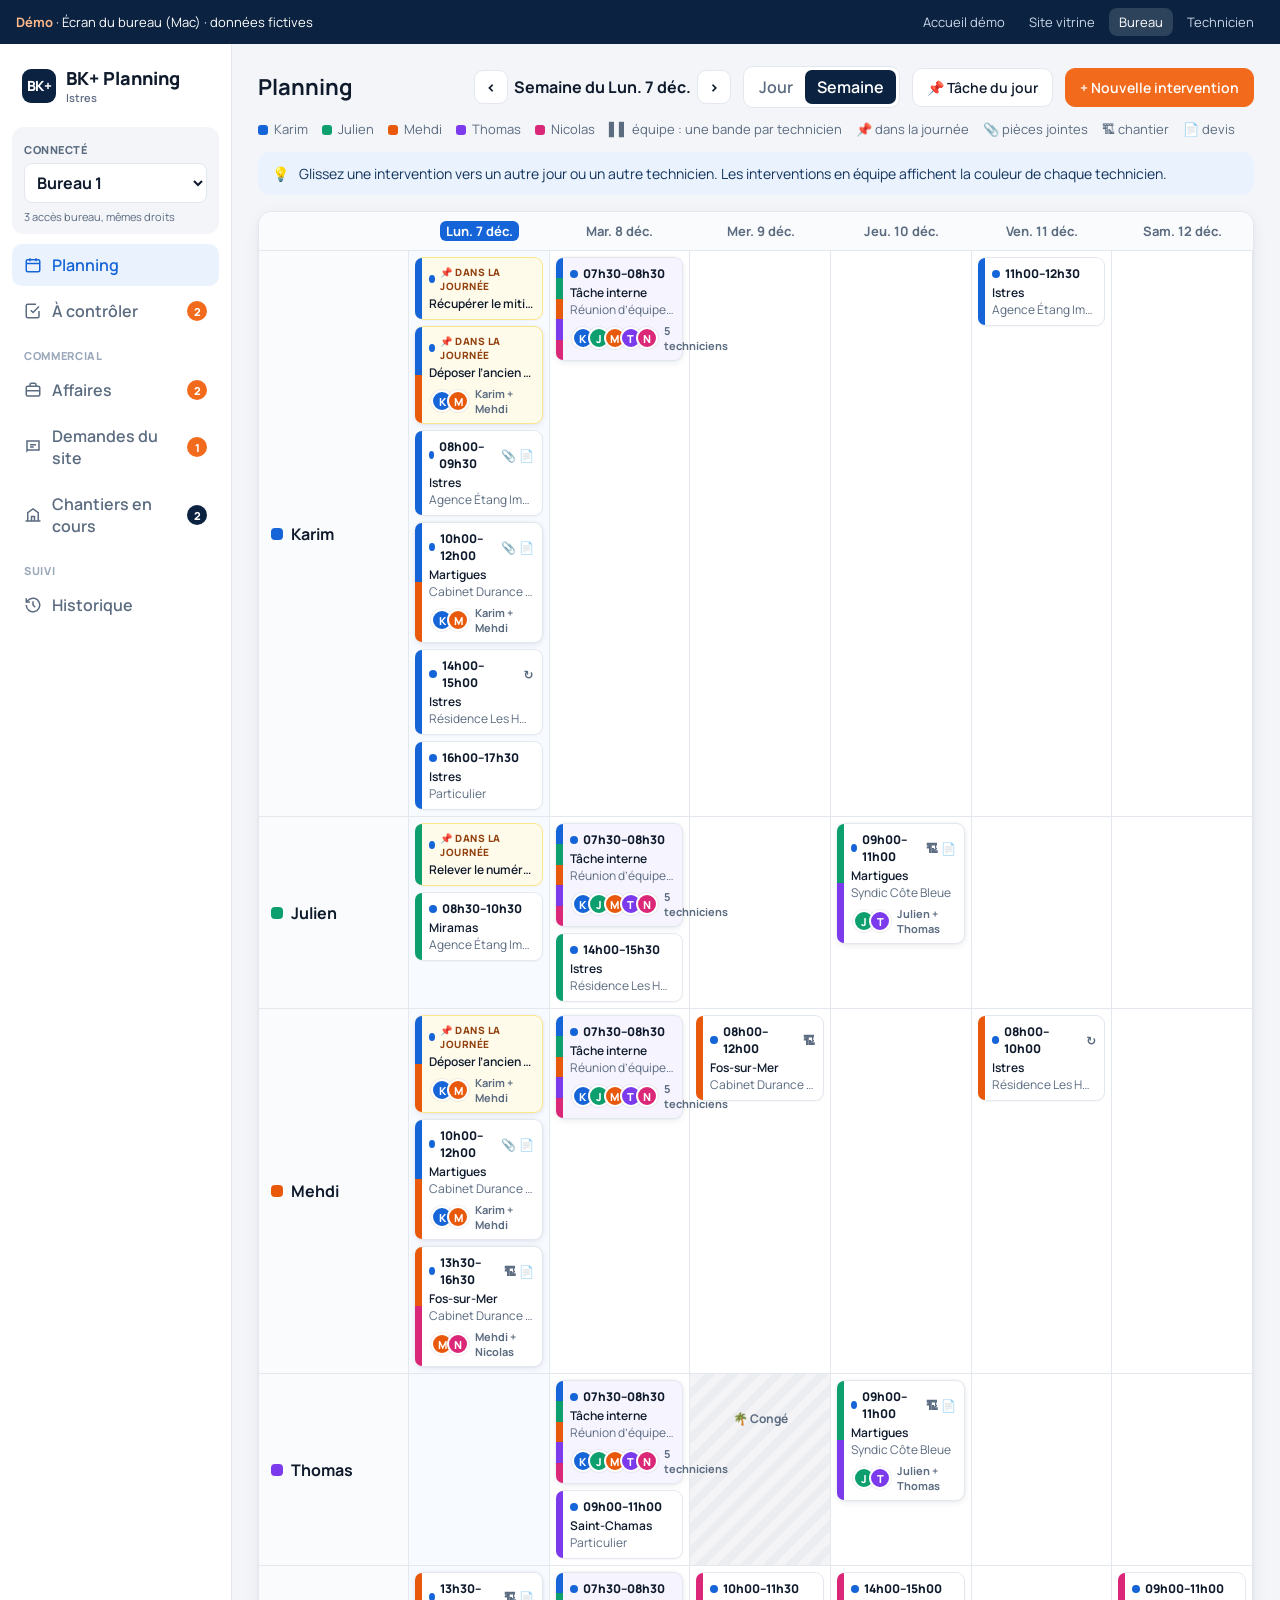
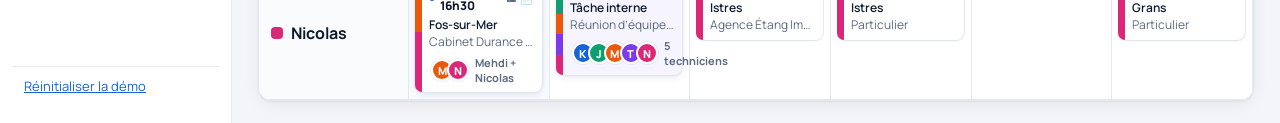
==== commit 8f4bfad7: "Add files via upload" ====
--- a/bureau.html
+++ b/bureau.html
@@ -103,6 +103,51 @@
 .pdf .l{height:8px;background:#E8ECF2;border-radius:4px;margin:6px 0}
 .hint{background:var(--blue-50);color:var(--navy-2);border-radius:12px;padding:12px 14px;font-size:14px;margin-bottom:16px;display:flex;gap:10px;align-items:flex-start}
 @media (max-width:900px){.app{grid-template-columns:1fr}.side{flex-direction:row;overflow:auto;padding:8px}.brand,.side .who{display:none}.nav{width:auto;white-space:nowrap}.main{padding:16px}}
+/* --- v2 : équipes, pièces jointes, matériel, épinglées, affaires, chantiers --- */
+.card{border-left:0;position:relative;padding-left:14px}
+.card::before{content:'';position:absolute;left:0;top:0;bottom:0;width:7px;border-radius:9px 0 0 9px;background:var(--stripe)}
+.card.team{box-shadow:0 0 0 1px rgba(0,0,0,.02),0 2px 6px rgba(11,35,64,.08)}
+.card .team-row{display:flex;align-items:center;gap:6px;margin-top:5px}
+.card .team-row small{font-weight:700;color:var(--mute);font-size:11px}
+.card.pin{background:#FFFBEB;border-color:#FDE68A}
+.card.pin .t{color:#92400E}
+.pinlbl{font-size:10px;font-weight:800;text-transform:uppercase;letter-spacing:.05em;color:#92400E}
+.user{margin:0 0 6px;padding:10px 12px;border-radius:12px;background:var(--bg)}
+.user label{font-size:11px;font-weight:800;color:var(--mute);text-transform:uppercase;letter-spacing:.05em}
+.user select{width:100%;margin-top:4px;border:1px solid var(--line);border-radius:8px;padding:7px 8px;font-weight:700;background:#fff}
+.user small{display:block;margin-top:6px;font-size:11px;color:var(--mute)}
+.navsep{font-size:11px;font-weight:800;color:#9AA8BA;text-transform:uppercase;letter-spacing:.06em;margin:12px 12px 2px}
+.docs{display:flex;gap:8px;flex-wrap:wrap}
+.docs .d{width:110px;border:1px solid var(--line);border-radius:10px;overflow:hidden;background:#fff;font-size:11px;font-weight:700;text-decoration:none;color:var(--ink);position:relative}
+.docs .d img,.docs .d video,.docs .d .ph{width:100%;height:76px;object-fit:cover;display:block;background:#E8ECF2}
+.docs .d .ph{display:grid;place-items:center;font-size:26px}
+.docs .d span{display:block;padding:5px 7px;white-space:nowrap;overflow:hidden;text-overflow:ellipsis}
+.docs .d .rm{position:absolute;top:4px;right:4px;width:24px;height:24px;border-radius:50%;border:0;background:rgba(0,0,0,.6);color:#fff;font-size:14px;line-height:1}
+.mat{margin:0;padding-left:18px;font-size:14px;font-weight:600}
+.mat li{margin:3px 0}
+.kanban{display:grid;grid-template-columns:repeat(3,minmax(240px,1fr));gap:14px;overflow:auto}
+.kcol{background:#EDF1F6;border-radius:var(--r);padding:10px;min-height:300px}
+.kcol h3{margin:4px 6px 10px;font-size:14px;display:flex;justify-content:space-between;color:var(--navy)}
+.kcol h3 span{background:#fff;border-radius:999px;padding:0 8px;font-size:12px}
+.aff{background:#fff;border:1px solid var(--line);border-radius:12px;padding:12px;margin-bottom:10px;box-shadow:0 1px 2px rgba(0,0,0,.04)}
+.aff h4{margin:4px 0 2px;font-size:15px}
+.aff p{margin:6px 0;font-size:13px;color:var(--ink)}
+.aff .meta{font-size:12px;color:var(--mute)}
+.aff .acts{display:flex;gap:6px;flex-wrap:wrap;margin-top:8px}
+.aff .acts .btn{padding:6px 10px;font-size:12px}
+.src{display:inline-block;font-size:11px;font-weight:800;padding:2px 8px;border-radius:999px;background:var(--blue-50);color:var(--blue)}
+.src.Téléphone{background:#E6F6EF;color:var(--ok)}.src.Syndic{background:#F1EBFF;color:#6D28D9}.src.Site{background:#FFF1E8;color:var(--orange-d)}
+.amount{font-weight:800;color:var(--navy)}
+.chant{background:#fff;border:1px solid var(--line);border-radius:var(--r);padding:18px;box-shadow:var(--sh);display:grid;grid-template-columns:1.4fr 1fr;gap:20px}
+.chant h3{margin:0 0 4px;font-size:18px}
+.chant .desc{font-size:14px;line-height:1.5;margin:10px 0}
+.progress{height:10px;background:#E8ECF2;border-radius:5px;overflow:hidden;margin:6px 0 4px}
+.progress i{display:block;height:100%;background:var(--ok)}
+.chant .days{display:flex;flex-direction:column;gap:6px}
+.chant .day{display:flex;align-items:center;gap:8px;font-size:13px;border:1px solid var(--line);border-radius:10px;padding:8px 10px;cursor:pointer}
+.chant .day:hover{border-color:#C8D2DF}
+.chant .day i{width:6px;align-self:stretch;border-radius:3px;background:var(--stripe)}
+@media (max-width:900px){.chant{grid-template-columns:1fr}.kanban{grid-template-columns:1fr}}
 </style>
 </head>
 <body>
@@ -112,11 +157,16 @@
 <div class="app">
   <aside class="side">
     <div class="brand"><div class="logo">BK+</div><div>BK+ Planning<small>Istres</small></div></div>
+    <div class="user"><label for="who">Connecté</label><select id="who"></select><small>3 accès bureau, mêmes droits</small></div>
     <button class="nav on" data-view="planning"><svg viewBox="0 0 24 24" fill="none" stroke="currentColor" stroke-width="2"><rect x="3" y="5" width="18" height="16" rx="2"/><path d="M3 10h18M8 3v4M16 3v4"/></svg>Planning</button>
     <button class="nav" data-view="controle"><svg viewBox="0 0 24 24" fill="none" stroke="currentColor" stroke-width="2"><path d="M9 11l3 3 8-8"/><path d="M20 12v7a2 2 0 0 1-2 2H5a2 2 0 0 1-2-2V5a2 2 0 0 1 2-2h11"/></svg>À contrôler<span class="count" id="c-controle"></span></button>
+    <div class="navsep">Commercial</div>
+    <button class="nav" data-view="affaires"><svg viewBox="0 0 24 24" fill="none" stroke="currentColor" stroke-width="2"><rect x="3" y="7" width="18" height="13" rx="2"/><path d="M8 7V5a2 2 0 0 1 2-2h4a2 2 0 0 1 2 2v2M3 13h18"/></svg>Affaires<span class="count" id="c-affaires"></span></button>
     <button class="nav" data-view="demandes"><svg viewBox="0 0 24 24" fill="none" stroke="currentColor" stroke-width="2"><path d="M4 4h16v12H5.2L4 17.2z"/><path d="M8 9h8M8 12h5"/></svg>Demandes du site<span class="count" id="c-demandes"></span></button>
+    <button class="nav" data-view="chantiers"><svg viewBox="0 0 24 24" fill="none" stroke="currentColor" stroke-width="2"><path d="M2 20h20M5 20V9l7-5 7 5v11"/><path d="M10 20v-6h4v6"/></svg>Chantiers en cours<span class="count" id="c-chantiers" style="background:var(--navy)"></span></button>
+    <div class="navsep">Suivi</div>
     <button class="nav" data-view="historique"><svg viewBox="0 0 24 24" fill="none" stroke="currentColor" stroke-width="2"><path d="M3 12a9 9 0 1 0 3-6.7L3 8"/><path d="M3 3v5h5M12 7v5l3 3"/></svg>Historique</button>
-    <div class="who">Connecté : <b>Bureau</b><br><a href="#" id="reset">Réinitialiser la démo</a></div>
+    <div class="who"><a href="#" id="reset">Réinitialiser la démo</a></div>
   </aside>
   <main class="main" id="main"></main>
 </div>
@@ -129,48 +179,81 @@
 <script>
 const $ = s => document.querySelector(s), E = BK.esc;
 let view = 'planning', mode = 'semaine', weekStart = BK.monday(new Date(BK.todayIso())), dayIso = BK.todayIso(), q = '';
+let me = 'bureau1'; try { me = localStorage.getItem('bk-user') || 'bureau1'; } catch(e){}
+const meName = () => (BK.USERS.find(u=>u.id===me)||BK.USERS[0]).nom;
 function S(){ return BK.get(); }
-function toast(m){ const t=$('#toast'); t.textContent=m; t.classList.add('show'); clearTimeout(t._t); t._t=setTimeout(()=>t.classList.remove('show'),2600); }
+function toast(m){ const t=$('#toast'); t.textContent=m; t.classList.add('show'); clearTimeout(t._t); t._t=setTimeout(()=>t.classList.remove('show'),2800); }
+function save(s, i){ if(i) i.modifiePar = meName(); BK.save(s); }
+const fmtEur = n => n ? n.toLocaleString('fr-FR')+' €' : '—';
+const teamNames = ids => ids.map(x=>BK.tech(x).nom).join(' + ');
+
+$('#who').innerHTML = BK.USERS.map(u=>`<option value="${u.id}">${E(u.nom)}</option>`).join('');
+$('#who').value = me;
+$('#who').onchange = e => { me = e.target.value; try{localStorage.setItem('bk-user',me)}catch(_){} toast('Connecté en tant que '+meName()+' : mêmes droits que le bureau'); };
 
 function counts(){
   const s=S();
   $('#c-controle').textContent = s.interventions.filter(i=>i.statut==='controle').length || '';
   $('#c-demandes').textContent = s.demandes.filter(d=>!d.traitee).length || '';
+  $('#c-affaires').textContent = s.affaires.filter(a=>a.statut==='chiffrer').length || '';
+  $('#c-chantiers').textContent = s.chantiers.filter(c=>c.avancement<100).length || '';
 }
 function render(){
   counts();
   document.querySelectorAll('.nav').forEach(b=>b.classList.toggle('on', b.dataset.view===view));
-  ({planning, controle, demandes, historique})[view]();
+  ({planning, controle, demandes, affaires, chantiers, historique})[view]();
+}
+
+/* ---------- Pièces jointes ---------- */
+function docsHtml(list, removable){
+  if(!list || !list.length) return '';
+  return `<div class="docs">${list.map((d,k)=>{
+    const icon = d.kind==='video' ? '▶️' : d.kind==='pdf' ? '📄' : '🖼';
+    const media = d.kind==='photo' && d.src ? `<img src="${d.src}" alt="">` : d.kind==='video' && d.src && d.src.startsWith('blob:') ? `<video src="${d.src}" muted></video>` : `<div class="ph">${icon}</div>`;
+    return `<a class="d" ${d.src?`href="${d.src}" target="_blank" rel="noopener"`:''} title="${E(d.name)}">${media}<span>${icon} ${E(d.name)}</span>${removable?`<button type="button" class="rm" data-rmdoc="${k}" aria-label="Retirer">×</button>`:''}</a>`;
+  }).join('')}</div>`;
+}
+function readFiles(files){
+  return Promise.all([...files].map(f=>new Promise(res=>{
+    const kind = f.type.startsWith('image/') ? 'photo' : f.type.startsWith('video/') ? 'video' : 'pdf';
+    if(kind==='photo'){ const r=new FileReader(); r.onload=()=>{ const img=new Image(); img.onload=()=>{ const c=document.createElement('canvas'),k=Math.min(1,900/Math.max(img.width,img.height)); c.width=img.width*k; c.height=img.height*k; c.getContext('2d').drawImage(img,0,0,c.width,c.height); res({name:f.name,kind,src:c.toDataURL('image/jpeg',.72)}); }; img.src=r.result; }; r.readAsDataURL(f); }
+    else res({name:f.name,kind,src:URL.createObjectURL(f)}); // vidéo / PDF : lisibles pendant la démo
+  })));
 }
 
 /* ---------- Planning ---------- */
 function cardHtml(i, techId){
-  const t = BK.tech(techId) || {couleur:'#8B8FA3'};
-  const bin = i.techs.length>1 ? `<span title="Binôme : ${E(i.techs.map(x=>BK.tech(x).nom).join(' + '))}">👥</span>` : '';
+  const team = i.techs.length>1;
   const rec = i.recurrent ? '<span title="Contrat d’entretien récurrent">↻</span>' : '';
   const pdf = i.devisPdf ? '<span title="Devis client joint (bureau)">📄</span>' : '';
+  const pj = i.pieces && i.pieces.length ? `<span title="${i.pieces.length} pièce(s) jointe(s) pour le technicien">📎</span>` : '';
+  const ch = i.chantier ? '<span title="Chantier en cours">🏗</span>' : '';
   const sc = {planifiee:'#1565D8',enroute:'#7C3AED',encours:'#B45309',controle:'#F26B1D',cloturee:'#0E9F6E'}[i.statut];
-  return `<div class="card ${i.type==='interne'?'interne':''} ${i.statut==='cloturee'?'cloturee':''}" draggable="true" data-id="${i.id}" data-tech="${techId}" style="--c:${t.couleur};--sc:${sc}">
-    <div class="t"><span class="dot" title="${BK.STATUTS[i.statut]}"></span>${BK.hh(i.start)}–${BK.endTime(i.start,i.dur)}<span class="ico">${bin}${rec}${pdf}</span></div>
-    <div class="a">${i.type==='interne'?'Tâche interne':E(i.ville)}</div>
-    <div class="g">${i.type==='interne'?E(i.travaux):E(i.agence)}</div></div>`;
-}
+  const when = i.epingle ? '<span class="pinlbl">📌 Dans la journée</span>' : `${BK.hh(i.start)}–${BK.endTime(i.start,i.dur)}`;
+  return `<div class="card ${i.type==='interne'?'interne':''} ${i.epingle?'pin':''} ${i.statut==='cloturee'?'cloturee':''} ${team?'team':''}" draggable="true" data-id="${i.id}" data-tech="${techId}" style="--stripe:${BK.stripe(i.techs)};--sc:${sc}">
+    <div class="t"><span class="dot" title="${BK.STATUTS[i.statut]}"></span>${when}<span class="ico">${ch}${pj}${rec}${pdf}</span></div>
+    <div class="a">${i.type==='interne'?'Tâche interne':i.epingle?E(i.travaux):E(i.ville)}</div>
+    ${i.epingle?'':`<div class="g">${i.type==='interne'?E(i.travaux):E(i.agence)}</div>`}
+    ${team?`<div class="team-row"><span class="avs">${BK.avatars(i.techs)}</span><small>${i.techs.length>2?i.techs.length+' techniciens':E(teamNames(i.techs))}</small></div>`:''}</div>`;
+}
+function sortJobs(a,b){ return (b.epingle-a.epingle) || (a.start||'').localeCompare(b.start||''); }
 function planning(){
   const s=S(), days=[...Array(6)].map((_,k)=>BK.iso(BK.addDays(weekStart,k))), today=BK.todayIso();
   const title = mode==='semaine' ? `Semaine du ${BK.label(days[0])}` : BK.label(dayIso,true);
   let html = `<div class="head"><h1>Planning</h1>
     <div class="weeknav"><button id="prev" aria-label="Précédent">‹</button><span>${title}</span><button id="next" aria-label="Suivant">›</button></div>
     <div class="seg"><button data-mode="jour" class="${mode==='jour'?'on':''}">Jour</button><button data-mode="semaine" class="${mode==='semaine'?'on':''}">Semaine</button></div>
+    <button class="btn" id="newpin">📌 Tâche du jour</button>
     <button class="btn orange" id="new">+ Nouvelle intervention</button></div>
-    <div class="legend">${s.techs.map(t=>`<span><i style="background:${t.couleur}"></i>${t.nom}</span>`).join('')}<span>👥 binôme</span><span>↻ récurrente</span><span>📄 devis joint</span></div>`;
+    <div class="legend">${s.techs.map(t=>`<span><i style="background:${t.couleur}"></i>${t.nom}</span>`).join('')}<span>▌▌ équipe : une bande par technicien</span><span>📌 dans la journée</span><span>📎 pièces jointes</span><span>🏗 chantier</span><span>📄 devis</span></div>`;
   if(mode==='semaine'){
-    html += `<div class="hint">💡 <span>Glissez une intervention vers un autre jour ou un autre technicien pour la reprogrammer. Le technicien la voit aussitôt sur son iPhone ou iPad.</span></div><div class="grid"><div class="gh"></div>`;
+    html += `<div class="hint">💡 <span>Glissez une intervention vers un autre jour ou un autre technicien. Les interventions en équipe affichent la couleur de chaque technicien.</span></div><div class="grid"><div class="gh"></div>`;
     days.forEach(d=> html += `<div class="gh ${d===today?'today':''}">${d===today?'<span>'+BK.label(d)+'</span>':BK.label(d)}</div>`);
     s.techs.forEach(t=>{
       html += `<div class="tn"><i style="background:${t.couleur}"></i>${t.nom}</div>`;
       days.forEach(d=>{
         const abs = s.absences.find(a=>a.tech===t.id && a.date===d);
-        const items = s.interventions.filter(i=>i.date===d && i.techs.includes(t.id)).sort((a,b)=>a.start.localeCompare(b.start));
+        const items = s.interventions.filter(i=>i.date===d && i.techs.includes(t.id)).sort(sortJobs);
         html += `<div class="cell ${d===today?'today':''} ${abs?'abs':''}" data-date="${d}" data-tech="${t.id}">${abs?`<div class="abs-label">🌴 ${E(abs.label)}</div>`:''}${items.map(i=>cardHtml(i,t.id)).join('')}</div>`;
       });
     });
@@ -178,7 +261,7 @@
   } else {
     html += `<div class="dayview">` + s.techs.map(t=>{
       const abs = s.absences.find(a=>a.tech===t.id && a.date===dayIso);
-      const items = s.interventions.filter(i=>i.date===dayIso && i.techs.includes(t.id)).sort((a,b)=>a.start.localeCompare(b.start));
+      const items = s.interventions.filter(i=>i.date===dayIso && i.techs.includes(t.id)).sort(sortJobs);
       return `<div class="dcol cell" data-date="${dayIso}" data-tech="${t.id}"><h3><i style="background:${t.couleur}"></i>${t.nom}</h3>${abs?`<div class="abs-label">🌴 ${E(abs.label)}</div>`:''}${items.map(i=>cardHtml(i,t.id)).join('') || (abs?'':'<div class="g" style="color:var(--mute);font-size:13px;padding:6px">Disponible</div>')}</div>`;
     }).join('') + `</div>`;
   }
@@ -187,6 +270,7 @@
   $('#next').onclick=()=>{ if(mode==='semaine') weekStart=BK.addDays(weekStart,7); else dayIso=BK.iso(BK.addDays(new Date(dayIso+'T12:00'),1)); render(); };
   document.querySelectorAll('[data-mode]').forEach(b=>b.onclick=()=>{mode=b.dataset.mode; render();});
   $('#new').onclick=()=>openForm();
+  $('#newpin').onclick=()=>openForm(null,null,{epingle:true});
   bindCards();
 }
 function bindCards(){
@@ -204,12 +288,12 @@
       const to=cell.dataset.tech, d=cell.dataset.date;
       if(s.absences.find(a=>a.tech===to && a.date===d)){ toast(`${BK.tech(to).nom} est absent ce jour-là`); return; }
       if(from!==to){ i.techs = i.techs.filter(x=>x!==from); if(!i.techs.includes(to)) i.techs.push(to); }
-      i.date=d; BK.save(s); render(); toast(`Reprogrammée : ${BK.label(d,true)} · ${i.techs.map(x=>BK.tech(x).nom).join(' + ')}`);
+      i.date=d; save(s,i); render(); toast(`Reprogrammée : ${BK.label(d,true)} · ${teamNames(i.techs)}`);
     };
   });
 }
 
-/* ---------- Détail ---------- */
+/* ---------- Panneau latéral ---------- */
 function openDrawer(html){ const d=$('#drawer'); d.innerHTML=html; d.classList.add('on'); d.setAttribute('aria-hidden','false'); $('#scrim').classList.add('on'); d.querySelector('.x').onclick=closeDrawer; }
 function closeDrawer(){ $('#drawer').classList.remove('on'); $('#drawer').setAttribute('aria-hidden','true'); $('#scrim').classList.remove('on'); }
 $('#scrim').onclick=closeDrawer;
@@ -217,54 +301,73 @@
 
 function openDetail(id){
   const s=S(), i=s.interventions.find(x=>x.id===id); if(!i) return;
-  openDrawer(`<header><div><span class="pill ${i.statut}">${BK.STATUTS[i.statut]}</span><h2 style="margin-top:8px">${i.type==='interne'?'Tâche interne':E(i.adresse)}</h2><div class="meta" style="color:var(--mute)">${E(i.ville)} · ${BK.label(i.date,true)} · ${BK.hh(i.start)}–${BK.endTime(i.start,i.dur)}</div></div><button class="x" aria-label="Fermer">×</button></header>
+  const ch = i.chantier && s.chantiers.find(c=>c.id===i.chantier);
+  openDrawer(`<header><div><span class="pill ${i.statut}">${BK.STATUTS[i.statut]}</span>${i.epingle?' <span class="pill" style="background:#FEF3C7;color:#92400E">📌 Dans la journée</span>':''}<h2 style="margin-top:8px">${i.type==='interne'?'Tâche interne':E(i.adresse)}</h2><div class="meta" style="color:var(--mute)">${E(i.ville)} · ${BK.label(i.date,true)}${i.epingle?'':' · '+BK.hh(i.start)+'–'+BK.endTime(i.start,i.dur)}</div></div><button class="x" aria-label="Fermer">×</button></header>
   <div class="body">
     <div class="techchips">${i.techs.map(x=>{const t=BK.tech(x);return `<span><i style="background:${t.couleur}"></i>${t.nom}</span>`}).join('')}${i.recurrent?'<span>↻ Récurrente (contrat)</span>':''}</div>
-    ${i.type==='interne'?'':`<dl class="kv"><dt>Agence</dt><dd>${E(i.agence)}</dd><dt>Occupant</dt><dd>${E(i.occupant)}</dd><dt>Téléphone</dt><dd><a href="tel:${E(i.tel)}">${E(i.tel.replace(/(\d{2})(?=\d)/g,'$1 '))}</a></dd><dt>Adresse</dt><dd>${E(i.adresse)}, ${E(i.ville)}</dd></dl>`}
+    ${ch?`<div class="box"><h4>🏗 Chantier</h4><b>${E(ch.nom)}</b> · ${E(ch.client)} <a href="#" id="goch">Voir le chantier →</a></div>`:''}
+    ${i.type==='interne'||i.epingle?'':`<dl class="kv"><dt>Agence</dt><dd>${E(i.agence)}</dd><dt>Occupant</dt><dd>${E(i.occupant)}</dd><dt>Téléphone</dt><dd><a href="tel:${E(i.tel)}">${E(String(i.tel).replace(/(\d{2})(?=\d)/g,'$1 '))}</a></dd><dt>Adresse</dt><dd>${E(i.adresse)}, ${E(i.ville)}</dd></dl>`}
     <div class="box"><h4>Travaux à effectuer</h4>${E(i.travaux)}</div>
-    ${i.type==='interne'?'':`<div class="box private"><h4>🔒 Devis client — visible uniquement par le bureau</h4>${i.devisPdf?`<div class="pdf"><b>DEVIS N° ${id.toUpperCase()}</b><div class="l" style="width:70%"></div><div class="l"></div><div class="l" style="width:85%"></div><div class="l" style="width:40%"></div></div>`:'<span style="color:var(--mute);font-size:14px">Aucun devis joint.</span>'} <label class="btn" style="margin-top:10px">📎 ${i.devisPdf?'Remplacer':'Joindre'} le devis PDF<input type="file" accept="application/pdf" class="sr" id="pdfin"></label></div>`}
-    ${i.photos.length||i.commentaire?`<div class="box"><h4>Retour du technicien</h4>${i.commentaire?`<div>${E(i.commentaire)}</div>`:''}<div class="photos">${i.photos.map(p=>`<img src="${p}" alt="Photo d’intervention">`).join('')}</div></div>`:''}
+    ${i.materiel&&i.materiel.length?`<div class="box"><h4>🧰 Matériel nécessaire</h4><ul class="mat">${i.materiel.map(m=>`<li>${E(m)}</li>`).join('')}</ul></div>`:''}
+    ${i.pieces&&i.pieces.length?`<div class="box"><h4>📎 Pièces jointes pour le technicien</h4>${docsHtml(i.pieces)}</div>`:''}
+    ${i.type==='interne'||i.epingle?'':`<div class="box private"><h4>🔒 Devis client · visible uniquement par le bureau</h4>${i.devisPdf?`<div class="pdf"><b>DEVIS N° ${id.toUpperCase()}</b><div class="l" style="width:70%"></div><div class="l"></div><div class="l" style="width:85%"></div><div class="l" style="width:40%"></div></div>`:'<span style="color:var(--mute);font-size:14px">Aucun devis joint.</span>'} <label class="btn" style="margin-top:10px">📎 ${i.devisPdf?'Remplacer':'Joindre'} le devis PDF<input type="file" accept="application/pdf" class="sr" id="pdfin"></label></div>`}
+    ${i.photos.length||i.commentaire?`<div class="box"><h4>Retour du technicien</h4>${i.commentaire?`<div>${E(i.commentaire)}</div>`:''}<div class="photos">${i.photos.map(p=>`<img src="${typeof p==='string'?p:p.src}" alt="Photo d’intervention">`).join('')}</div></div>`:''}
     <label style="font-size:13px;font-weight:700;color:var(--mute)">Statut<br><select id="st" style="margin-top:6px;border:1px solid var(--line);border-radius:10px;padding:9px 12px;width:100%">${Object.entries(BK.STATUTS).map(([k,v])=>`<option value="${k}" ${k===i.statut?'selected':''}>${v}</option>`).join('')}</select></label>
+    <div style="font-size:12px;color:var(--mute)">Dernière modification : ${E(i.modifiePar||'Bureau')}</div>
   </div>
-  <footer>${i.statut==='controle'?'<button class="btn ok" id="close">✓ Clôturer l’intervention</button>':''}<button class="btn" id="edit">Modifier</button><button class="btn" id="dup">Reprogrammer +7 j</button><button class="btn" id="del" style="margin-left:auto;color:var(--err)">Supprimer</button></footer>`);
-  const pdfin=$('#pdfin'); if(pdfin) pdfin.onchange=()=>{ i.devisPdf=true; BK.save(s); openDetail(id); render(); toast('Devis joint — invisible pour les techniciens'); };
-  $('#st').onchange=e=>{ i.statut=e.target.value; BK.save(s); render(); openDetail(id); };
-  const c=$('#close'); if(c) c.onclick=()=>{ i.statut='cloturee'; BK.save(s); closeDrawer(); render(); toast('Intervention clôturée et archivée dans l’historique'); };
+  <footer>${i.statut==='controle'?'<button class="btn ok" id="close">✓ Clôturer</button>':''}<button class="btn" id="edit">Modifier</button><button class="btn" id="dup">+7 jours</button><button class="btn" id="del" style="margin-left:auto;color:var(--err)">Supprimer</button></footer>`);
+  const g=$('#goch'); if(g) g.onclick=e=>{ e.preventDefault(); closeDrawer(); view='chantiers'; render(); };
+  const pdfin=$('#pdfin'); if(pdfin) pdfin.onchange=()=>{ i.devisPdf=true; save(s,i); openDetail(id); render(); toast('Devis joint : invisible pour les techniciens'); };
+  $('#st').onchange=e=>{ i.statut=e.target.value; save(s,i); render(); openDetail(id); };
+  const c=$('#close'); if(c) c.onclick=()=>{ i.statut='cloturee'; save(s,i); closeDrawer(); render(); toast('Intervention clôturée et archivée'); };
   $('#edit').onclick=()=>openForm(i);
-  $('#dup').onclick=()=>{ i.date=BK.iso(BK.addDays(new Date(i.date+'T12:00'),7)); BK.save(s); closeDrawer(); render(); toast('Reprogrammée la semaine suivante'); };
+  $('#dup').onclick=()=>{ i.date=BK.iso(BK.addDays(new Date(i.date+'T12:00'),7)); save(s,i); closeDrawer(); render(); toast('Reprogrammée la semaine suivante'); };
   $('#del').onclick=()=>{ if(confirm('Supprimer cette intervention ?')){ s.interventions=s.interventions.filter(x=>x.id!==id); BK.save(s); closeDrawer(); render(); toast('Intervention supprimée'); } };
 }
 
-/* ---------- Formulaire ---------- */
-function openForm(i, demande){
-  const s=S(), isNew=!i;
-  i = i || { id:BK.uid(), type:'intervention', statut:'planifiee', photos:[], commentaire:'', devisPdf:false, recurrent:false, dur:2, start:'09:00', date:(mode==='jour'?dayIso:BK.todayIso()), techs:[], agence:'', occupant:'', tel:'', adresse:'', ville:'Istres', travaux:'' };
-  if(demande){ Object.assign(i,{ agence:'Particulier', occupant:demande.nom, tel:demande.tel, ville:demande.ville, travaux:demande.service+' — '+demande.message }); }
-  openDrawer(`<header><h2>${isNew?'Nouvelle intervention':'Modifier l’intervention'}</h2><button class="x" aria-label="Fermer">×</button></header>
+/* ---------- Formulaire d’intervention ---------- */
+function openForm(i, prefill, opts){
+  const s=S(), isNew=!i; opts=opts||{};
+  i = i || { id:BK.uid(), type:'intervention', statut:'planifiee', photos:[], commentaire:'', devisPdf:false, recurrent:false, dur:2, start:'09:00', date:(mode==='jour'?dayIso:BK.todayIso()), techs:[], agence:'', occupant:'', tel:'', adresse:'', ville:'Istres', travaux:'', materiel:[], pieces:[], epingle:!!opts.epingle, chantier:opts.chantier||null };
+  if(prefill) Object.assign(i, prefill.fields);
+  let pieces = [...(i.pieces||[])];
+  openDrawer(`<header><h2>${isNew?(i.epingle?'📌 Tâche à faire dans la journée':'Nouvelle intervention'):'Modifier'}</h2><button class="x" aria-label="Fermer">×</button></header>
   <form class="body" id="f"><div class="form">
-    <label class="full">Type<select name="type"><option value="intervention">Intervention</option><option value="interne" ${i.type==='interne'?'selected':''}>Tâche interne (réunion, matériel…)</option></select></label>
+    <label>Type<select name="type"><option value="intervention">Intervention</option><option value="tache" ${i.type==='tache'?'selected':''}>Tâche (matériel, déchetterie…)</option><option value="interne" ${i.type==='interne'?'selected':''}>Interne (réunion…)</option></select></label>
+    <label>Chantier<select name="chantier"><option value="">Aucun</option>${s.chantiers.map(c=>`<option value="${c.id}" ${i.chantier===c.id?'selected':''}>${E(c.nom)}</option>`).join('')}</select></label>
+    <label class="full inline" style="background:#FFFBEB;border-radius:10px;padding:10px 12px"><input type="checkbox" name="epingle" ${i.epingle?'checked':''}> 📌 À faire dans la journée, sans heure précise (rappel au technicien avant la fin de journée)</label>
     <label>Date<input type="date" name="date" value="${i.date}" required></label>
-    <label>Heure<input type="time" name="start" value="${i.start}" step="900" required></label>
-    <label>Durée (h)<input type="number" name="dur" value="${i.dur}" min="0.5" step="0.5"></label>
+    <label class="hr">Heure<input type="time" name="start" value="${i.start||'09:00'}" step="900"></label>
+    <label class="hr">Durée (h)<input type="number" name="dur" value="${i.dur||1}" min="0.5" step="0.5"></label>
     <label>Ville<input name="ville" value="${E(i.ville)}"></label>
-    <div class="full"><div style="font-size:13px;font-weight:700;color:var(--mute);margin-bottom:6px">Technicien(s) — plusieurs = binôme</div><div class="checks">${s.techs.map(t=>`<label><input type="checkbox" name="techs" value="${t.id}" ${i.techs.includes(t.id)?'checked':''}><i style="width:10px;height:10px;border-radius:50%;background:${t.couleur}"></i>${t.nom}</label>`).join('')}</div></div>
+    <div class="full"><div style="font-size:13px;font-weight:700;color:var(--mute);margin-bottom:6px">Technicien(s) · plusieurs = équipe</div><div class="checks">${s.techs.map(t=>`<label><input type="checkbox" name="techs" value="${t.id}" ${i.techs.includes(t.id)?'checked':''}><i style="width:10px;height:10px;border-radius:50%;background:${t.couleur}"></i>${t.nom}</label>`).join('')}</div></div>
     <label class="full">Adresse<input name="adresse" value="${E(i.adresse)}"></label>
     <label>Agence / client<input name="agence" value="${E(i.agence)}" list="agences"></label>
     <label>Occupant<input name="occupant" value="${E(i.occupant)}"></label>
     <label class="full">Téléphone de l’occupant<input name="tel" type="tel" value="${E(i.tel)}"></label>
     <label class="full">Travaux à effectuer<textarea name="travaux">${E(i.travaux)}</textarea></label>
+    <label class="full">🧰 Matériel nécessaire <span style="font-weight:500">(une ligne par élément)</span><textarea name="materiel" placeholder="Ex. : Siphon PVC Ø40&#10;Flexible inox 50 cm">${E((i.materiel||[]).join('\n'))}</textarea></label>
+    <div class="full"><div style="font-size:13px;font-weight:700;color:var(--mute);margin-bottom:6px">📎 Pièces jointes pour le technicien <span style="font-weight:500">(photos, vidéos, PDF · facultatif)</span></div><div id="pj"></div><label class="btn" style="margin-top:8px">+ Ajouter des fichiers<input type="file" id="pjin" multiple accept="image/*,video/*,application/pdf" class="sr"></label></div>
     <label class="full inline"><input type="checkbox" name="recurrent" ${i.recurrent?'checked':''}> Intervention récurrente (contrat d’entretien)</label>
   </div><datalist id="agences">${[...new Set(s.interventions.map(x=>x.agence))].map(a=>`<option value="${E(a)}">`).join('')}</datalist></form>
   <footer><button class="btn primary" form="f" type="submit">${isNew?'Planifier':'Enregistrer'}</button><button class="btn" type="button" id="cancel">Annuler</button></footer>`);
+  const f=$('#f');
+  const syncPin=()=>{ const on=f.epingle.checked; f.querySelectorAll('.hr').forEach(l=>l.style.display=on?'none':''); };
+  f.epingle.onchange=syncPin; syncPin();
+  const drawPj=()=>{ $('#pj').innerHTML = docsHtml(pieces,true) || '<span style="font-size:13px;color:var(--mute)">Aucune pièce jointe.</span>'; $('#pj').querySelectorAll('[data-rmdoc]').forEach(b=>b.onclick=e=>{ e.preventDefault(); e.stopPropagation(); pieces.splice(+b.dataset.rmdoc,1); drawPj(); }); };
+  drawPj();
+  $('#pjin').onchange=e=>readFiles(e.target.files).then(list=>{ pieces=pieces.concat(list); drawPj(); toast(list.length+' fichier(s) ajouté(s) : visibles sur l’iPhone/iPad du technicien'); });
   $('#cancel').onclick=closeDrawer;
-  $('#f').onsubmit=e=>{
-    e.preventDefault(); const fd=new FormData(e.target);
+  f.onsubmit=e=>{
+    e.preventDefault(); const fd=new FormData(f);
     const techs=fd.getAll('techs'); if(!techs.length){ toast('Choisissez au moins un technicien'); return; }
-    Object.assign(i,{ type:fd.get('type'), date:fd.get('date'), start:fd.get('start'), dur:Number(fd.get('dur'))||1, ville:fd.get('ville'), techs, adresse:fd.get('adresse'), agence:fd.get('agence'), occupant:fd.get('occupant'), tel:fd.get('tel'), travaux:fd.get('travaux'), recurrent:!!fd.get('recurrent') });
+    const pin=!!fd.get('epingle');
+    Object.assign(i,{ type:fd.get('type'), chantier:fd.get('chantier')||null, epingle:pin, date:fd.get('date'), start:pin?'':(fd.get('start')||'09:00'), dur:pin?0:(Number(fd.get('dur'))||1), ville:fd.get('ville'), techs, adresse:fd.get('adresse'), agence:fd.get('agence'), occupant:fd.get('occupant'), tel:fd.get('tel'), travaux:fd.get('travaux'), recurrent:!!fd.get('recurrent'),
+      materiel:String(fd.get('materiel')||'').split('\n').map(x=>x.trim()).filter(Boolean), pieces });
     if(isNew) s.interventions.push(i);
-    if(demande){ const d=s.demandes.find(x=>x.id===demande.id); if(d) d.traitee=true; }
-    BK.save(s); closeDrawer(); view='planning'; mode='semaine'; weekStart=BK.monday(new Date(i.date+'T12:00')); render();
-    toast(`Planifiée pour ${techs.map(x=>BK.tech(x).nom).join(' + ')} — visible sur son iPhone/iPad`);
+    if(prefill && prefill.onSave) prefill.onSave(s);
+    save(s,i); closeDrawer(); view='planning'; mode='semaine'; weekStart=BK.monday(new Date(i.date+'T12:00')); render();
+    toast(`${pin?'Tâche épinglée':'Planifiée'} pour ${teamNames(techs)} : visible sur son iPhone/iPad`);
   };
 }
 
@@ -272,17 +375,99 @@
 function controle(){
   const s=S(), items=s.interventions.filter(i=>i.statut==='controle').sort((a,b)=>b.date.localeCompare(a.date));
   $('#main').innerHTML = `<div class="head"><h1>À contrôler</h1></div><div class="hint">✅ <span>Les interventions validées par les techniciens arrivent ici avec leurs photos et commentaires. Seul le bureau peut les clôturer.</span></div>` +
-   (items.length ? `<div class="list">${items.map(i=>`<div class="row"><div><h3>${E(i.adresse)}, ${E(i.ville)}</h3><div class="meta">${BK.label(i.date,true)} · ${i.techs.map(x=>BK.tech(x).nom).join(' + ')} · ${E(i.agence)}</div><div class="comment">${E(i.commentaire)}</div><div class="photos">${i.photos.map(p=>`<img src="${p}" alt="Photo">`).join('')}</div></div><div class="acts"><button class="btn" data-open="${i.id}">Détails</button><button class="btn ok" data-close="${i.id}">✓ Clôturer</button></div></div>`).join('')}</div>` : `<div class="empty">Rien à contrôler pour le moment 👌</div>`);
+   (items.length ? `<div class="list">${items.map(i=>`<div class="row"><div><h3>${i.epingle?'📌 '+E(i.travaux):E(i.adresse)+', '+E(i.ville)}</h3><div class="meta">${BK.label(i.date,true)} · <span class="avs">${BK.avatars(i.techs)}</span> ${E(teamNames(i.techs))} · ${E(i.agence)}</div>${i.commentaire?`<div class="comment">${E(i.commentaire)}</div>`:''}<div class="photos">${i.photos.map(p=>`<img src="${typeof p==='string'?p:p.src}" alt="Photo">`).join('')}</div></div><div class="acts"><button class="btn" data-open="${i.id}">Détails</button><button class="btn ok" data-close="${i.id}">✓ Clôturer</button></div></div>`).join('')}</div>` : `<div class="empty">Rien à contrôler pour le moment 👌</div>`);
   document.querySelectorAll('[data-open]').forEach(b=>b.onclick=()=>openDetail(b.dataset.open));
-  document.querySelectorAll('[data-close]').forEach(b=>b.onclick=()=>{ const i=s.interventions.find(x=>x.id===b.dataset.close); i.statut='cloturee'; BK.save(s); render(); toast('Clôturée — archivée dans l’historique'); });
+  document.querySelectorAll('[data-close]').forEach(b=>b.onclick=()=>{ const i=s.interventions.find(x=>x.id===b.dataset.close); i.statut='cloturee'; save(s,i); render(); toast('Clôturée : archivée dans l’historique'); });
 }
 
 /* ---------- Demandes du site ---------- */
 function demandes(){
   const s=S(), items=[...s.demandes].sort((a,b)=>(a.traitee-b.traitee)||b.date.localeCompare(a.date));
-  $('#main').innerHTML = `<div class="head"><h1>Demandes du site</h1><a class="btn" href="site.html#devis" target="_blank">Ouvrir le site vitrine ↗</a></div><div class="hint">🌐 <span>Chaque demande de devis faite sur le site arrive ici automatiquement. Un clic pour la planifier.</span></div>` +
-    (items.length ? `<div class="list">${items.map(d=>`<div class="row" style="${d.traitee?'opacity:.55':''}"><div><h3>${E(d.nom)} · ${E(d.ville)}</h3><div class="meta">${BK.label(d.date,true)} · ${E(d.service)} · <a href="tel:${E(d.tel)}">${E(d.tel)}</a></div><div class="comment">${E(d.message)}</div></div><div class="acts">${d.traitee?'<span class="pill cloturee">Planifiée</span>':`<button class="btn orange" data-plan="${d.id}">Planifier</button>`}</div></div>`).join('')}</div>` : `<div class="empty">Aucune demande pour le moment.</div>`);
-  document.querySelectorAll('[data-plan]').forEach(b=>b.onclick=()=>openForm(null, s.demandes.find(d=>d.id===b.dataset.plan)));
+  $('#main').innerHTML = `<div class="head"><h1>Demandes du site</h1><a class="btn" href="site.html#devis" target="_blank">Ouvrir le site vitrine ↗</a></div><div class="hint">🌐 <span>Chaque demande faite sur le site arrive ici. Planifiez-la directement, ou passez-la en affaire s’il faut d’abord faire un devis.</span></div>` +
+    (items.length ? `<div class="list">${items.map(d=>`<div class="row" style="${d.traitee?'opacity:.55':''}"><div><h3>${E(d.nom)} · ${E(d.ville)}</h3><div class="meta">${BK.label(d.date,true)} · ${E(d.service)} · <a href="tel:${E(d.tel)}">${E(d.tel)}</a></div><div class="comment">${E(d.message)}</div></div><div class="acts">${d.traitee?'<span class="pill cloturee">Traitée</span>':`<button class="btn" data-aff="${d.id}">→ Affaire (devis)</button><button class="btn orange" data-plan="${d.id}">Planifier</button>`}</div></div>`).join('')}</div>` : `<div class="empty">Aucune demande pour le moment.</div>`);
+  document.querySelectorAll('[data-plan]').forEach(b=>b.onclick=()=>{ const d=s.demandes.find(x=>x.id===b.dataset.plan);
+    openForm(null,{fields:{agence:'Particulier',occupant:d.nom,tel:d.tel,ville:d.ville,travaux:d.service+' : '+d.message}, onSave:st=>{ const x=st.demandes.find(y=>y.id===d.id); if(x) x.traitee=true; }}); });
+  document.querySelectorAll('[data-aff]').forEach(b=>b.onclick=()=>{ const d=s.demandes.find(x=>x.id===b.dataset.aff);
+    s.affaires.push({id:BK.uid(),date:BK.todayIso(),source:'Site',client:d.nom,tel:d.tel,adresse:'',ville:d.ville,objet:d.service+' : '+d.message,montant:0,statut:'chiffrer',devisPdf:false}); d.traitee=true; BK.save(s); view='affaires'; render(); toast('Ajoutée aux affaires, colonne « À chiffrer »'); });
+}
+
+/* ---------- Affaires ---------- */
+function affaires(){
+  const s=S(), cols=[['chiffrer','À chiffrer'],['devis','Devis envoyé'],['accepte','Accepté']];
+  const card=a=>`<div class="aff"><span class="src ${E(a.source.split(' ')[0])}">${E(a.source)}</span> <span class="meta">· ${BK.label(a.date)}</span>
+    <h4>${E(a.client)}</h4><div class="meta">${E(a.adresse?a.adresse+', ':'')}${E(a.ville)} · <a href="tel:${E(a.tel)}">${E(a.tel)}</a></div>
+    <p>${E(a.objet)}</p><div><span class="amount">${fmtEur(a.montant)}</span> ${a.devisPdf?'<span class="meta">· 📄 devis joint</span>':''}</div>
+    <div class="acts">${a.statut==='chiffrer'?`<button class="btn" data-mv="${a.id}|devis">Devis envoyé →</button>`:''}${a.statut==='devis'?`<button class="btn ok" data-mv="${a.id}|accepte">✓ Accepté</button><button class="btn" data-mv="${a.id}|refuse">Refusé</button>`:''}${a.statut==='accepte'?`<button class="btn orange" data-plan="${a.id}">Planifier</button><button class="btn" data-ch="${a.id}">🏗 En chantier</button>`:''}<button class="btn" data-ed="${a.id}">Modifier</button></div></div>`;
+  $('#main').innerHTML = `<div class="head"><h1>Affaires</h1><button class="btn orange" id="newa">+ Nouvelle affaire</button></div>
+   <div class="hint">💼 <span>Saisissez ici les demandes reçues par téléphone, par e-mail d’une agence, par un syndic ou par bouche-à-oreille, et suivez vos devis jusqu’à l’acceptation.</span></div>
+   <div class="kanban">${cols.map(([k,l])=>{ const it=s.affaires.filter(a=>a.statut===k); const tot=it.reduce((n,a)=>n+(a.montant||0),0); return `<div class="kcol"><h3>${l}<span>${it.length}${tot?' · '+fmtEur(tot):''}</span></h3>${it.map(card).join('')||'<div class="meta" style="padding:6px;color:var(--mute);font-size:13px">Rien ici.</div>'}</div>`; }).join('')}</div>
+   ${s.affaires.some(a=>a.statut==='refuse')?`<p class="meta" style="color:var(--mute);margin-top:14px">${s.affaires.filter(a=>a.statut==='refuse').length} devis refusé(s), archivé(s).</p>`:''}`;
+  $('#newa').onclick=()=>affForm();
+  document.querySelectorAll('[data-ed]').forEach(b=>b.onclick=()=>affForm(s.affaires.find(a=>a.id===b.dataset.ed)));
+  document.querySelectorAll('[data-mv]').forEach(b=>b.onclick=()=>{ const [id,st]=b.dataset.mv.split('|'); s.affaires.find(a=>a.id===id).statut=st; BK.save(s); render(); toast(st==='accepte'?'Devis accepté 🎉 : vous pouvez planifier':'Affaire mise à jour'); });
+  document.querySelectorAll('[data-plan]').forEach(b=>b.onclick=()=>{ const a=s.affaires.find(x=>x.id===b.dataset.plan); openForm(null,{fields:{agence:a.client,occupant:a.client,tel:a.tel,adresse:a.adresse,ville:a.ville,travaux:a.objet,devisPdf:a.devisPdf}}); });
+  document.querySelectorAll('[data-ch]').forEach(b=>b.onclick=()=>{ const a=s.affaires.find(x=>x.id===b.dataset.ch); chantierForm(null,a); });
+}
+function affForm(a){
+  const s=S(), isNew=!a; a = a || {id:BK.uid(),date:BK.todayIso(),source:'Téléphone',client:'',tel:'',adresse:'',ville:'Istres',objet:'',montant:0,statut:'chiffrer',devisPdf:false};
+  openDrawer(`<header><h2>${isNew?'Nouvelle affaire':'Modifier l’affaire'}</h2><button class="x" aria-label="Fermer">×</button></header>
+  <form class="body" id="fa"><div class="form">
+    <label>Provenance<select name="source">${['Téléphone','Agence (e-mail)','Syndic','Bouche-à-oreille','Site','Autre'].map(x=>`<option ${a.source===x?'selected':''}>${x}</option>`).join('')}</select></label>
+    <label>Étape<select name="statut">${Object.entries(BK.AFF).map(([k,v])=>`<option value="${k}" ${a.statut===k?'selected':''}>${v}</option>`).join('')}</select></label>
+    <label class="full">Client<input name="client" value="${E(a.client)}" required></label>
+    <label>Téléphone<input name="tel" value="${E(a.tel)}"></label><label>Ville<input name="ville" value="${E(a.ville)}"></label>
+    <label class="full">Adresse<input name="adresse" value="${E(a.adresse)}"></label>
+    <label class="full">Objet / besoin<textarea name="objet">${E(a.objet)}</textarea></label>
+    <label>Montant du devis (€)<input type="number" name="montant" value="${a.montant||''}" min="0" step="10"></label>
+    <label>Devis PDF<span class="btn" style="justify-content:flex-start"><input type="file" accept="application/pdf" name="pdf" style="font-size:12px"></span></label>
+  </div></form><footer><button class="btn primary" form="fa" type="submit">Enregistrer</button><button class="btn" type="button" id="cancel">Annuler</button></footer>`);
+  $('#cancel').onclick=closeDrawer;
+  $('#fa').onsubmit=e=>{ e.preventDefault(); const fd=new FormData(e.target);
+    Object.assign(a,{source:fd.get('source'),statut:fd.get('statut'),client:fd.get('client'),tel:fd.get('tel'),ville:fd.get('ville'),adresse:fd.get('adresse'),objet:fd.get('objet'),montant:Number(fd.get('montant'))||0, devisPdf:a.devisPdf||!!(fd.get('pdf')&&fd.get('pdf').size)});
+    if(isNew) s.affaires.push(a); BK.save(s); closeDrawer(); render(); toast('Affaire enregistrée'); };
+}
+
+/* ---------- Chantiers en cours ---------- */
+function chantiers(){
+  const s=S();
+  $('#main').innerHTML = `<div class="head"><h1>Chantiers en cours</h1><button class="btn orange" id="newc">+ Nouveau chantier</button></div>
+   <div class="hint">🏗 <span>Uniquement les gros chantiers sur plusieurs jours : description, devis, équipe, avancement, et toutes les journées planifiées au même endroit.</span></div>
+   <div class="list">${s.chantiers.map(c=>{ const days=s.interventions.filter(i=>i.chantier===c.id).sort((a,b)=>a.date.localeCompare(b.date));
+     const photos=c.photos.concat(days.flatMap(d=>d.photos.map(p=>typeof p==='string'?p:p.src)));
+     return `<div class="chant"><div>
+       <span class="src">${E(c.client)}</span><h3 style="margin-top:8px">${E(c.nom)}</h3><div class="meta" style="color:var(--mute);font-size:13px">${E(c.adresse)}, ${E(c.ville)} · du ${BK.label(c.debut)} au ${BK.label(c.fin)}</div>
+       <div class="desc">${E(c.description)}</div>
+       <div style="display:flex;gap:16px;flex-wrap:wrap;font-size:14px;align-items:center"><span><b>Devis :</b> <span class="amount">${fmtEur(c.montant)}</span> ${c.devisPdf?'📄':''}</span><span><b>Équipe :</b> <span class="avs">${BK.avatars(c.techs)}</span> ${E(teamNames(c.techs))}</span></div>
+       <div style="margin-top:12px;font-size:13px;font-weight:700;display:flex;justify-content:space-between"><span>Avancement</span><span>${c.avancement} %</span></div>
+       <div class="progress"><i style="width:${c.avancement}%"></i></div>
+       <input type="range" min="0" max="100" step="10" value="${c.avancement}" data-av="${c.id}" style="width:100%" aria-label="Avancement">
+       ${photos.length?`<div class="photos">${photos.map(p=>`<img src="${p}" alt="Photo du chantier">`).join('')}</div>`:''}
+     </div><div><div style="font-weight:800;margin-bottom:8px">Journées planifiées</div><div class="days">${days.map(d=>`<div class="day" data-open="${d.id}" style="--stripe:${BK.stripe(d.techs)}"><i></i><div><b>${BK.label(d.date)}</b> · ${BK.hh(d.start)}<br><span style="color:var(--mute)">${E(teamNames(d.techs))} · ${BK.STATUTS[d.statut]}</span></div></div>`).join('')||'<div class="meta" style="color:var(--mute);font-size:13px">Aucune journée planifiée.</div>'}</div>
+       <button class="btn" style="margin-top:10px;width:100%" data-addday="${c.id}">+ Planifier une journée</button>
+       <button class="btn" style="margin-top:8px;width:100%" data-done="${c.id}">✓ Chantier terminé</button></div></div>`; }).join('') || '<div class="empty">Aucun chantier en cours.</div>'}</div>`;
+  $('#newc').onclick=()=>chantierForm();
+  document.querySelectorAll('[data-open]').forEach(b=>b.onclick=()=>openDetail(b.dataset.open));
+  document.querySelectorAll('[data-av]').forEach(r=>r.onchange=()=>{ s.chantiers.find(c=>c.id===r.dataset.av).avancement=+r.value; BK.save(s); render(); });
+  document.querySelectorAll('[data-addday]').forEach(b=>b.onclick=()=>{ const c=s.chantiers.find(x=>x.id===b.dataset.addday); openForm(null,{fields:{techs:[...c.techs],agence:c.client,occupant:'',adresse:c.adresse,ville:c.ville,travaux:c.nom+' : ',dur:8,start:'08:00',devisPdf:c.devisPdf}},{chantier:c.id}); });
+  document.querySelectorAll('[data-done]').forEach(b=>b.onclick=()=>{ if(!confirm('Marquer ce chantier comme terminé ?')) return; s.chantiers=s.chantiers.filter(c=>c.id!==b.dataset.done); BK.save(s); render(); toast('Chantier terminé : ses interventions restent dans l’historique'); });
+}
+function chantierForm(c, aff){
+  const s=S(); c = c || {id:BK.uid(),nom:'',client:aff?aff.client:'',adresse:aff?aff.adresse:'',ville:aff?aff.ville:'Istres',description:aff?aff.objet:'',montant:aff?aff.montant:0,debut:BK.todayIso(),fin:BK.todayIso(),techs:[],avancement:0,devisPdf:aff?aff.devisPdf:false,photos:[]};
+  openDrawer(`<header><h2>Nouveau chantier</h2><button class="x" aria-label="Fermer">×</button></header>
+  <form class="body" id="fc"><div class="form">
+    <label class="full">Nom du chantier<input name="nom" value="${E(c.nom)}" placeholder="Ex. : Rénovation salle de bain" required></label>
+    <label class="full">Client<input name="client" value="${E(c.client)}"></label>
+    <label class="full">Adresse<input name="adresse" value="${E(c.adresse)}"></label><label>Ville<input name="ville" value="${E(c.ville)}"></label>
+    <label>Montant du devis (€)<input type="number" name="montant" value="${c.montant||''}"></label>
+    <label>Début<input type="date" name="debut" value="${c.debut}"></label><label>Fin prévue<input type="date" name="fin" value="${c.fin}"></label>
+    <div class="full"><div style="font-size:13px;font-weight:700;color:var(--mute);margin-bottom:6px">Équipe</div><div class="checks">${s.techs.map(t=>`<label><input type="checkbox" name="techs" value="${t.id}"><i style="width:10px;height:10px;border-radius:50%;background:${t.couleur}"></i>${t.nom}</label>`).join('')}</div></div>
+    <label class="full">Description<textarea name="description" style="min-height:120px">${E(c.description)}</textarea></label>
+    <label class="full">Devis PDF<input type="file" accept="application/pdf" name="pdf"></label>
+  </div></form><footer><button class="btn primary" form="fc" type="submit">Créer le chantier</button><button class="btn" type="button" id="cancel">Annuler</button></footer>`);
+  $('#cancel').onclick=closeDrawer;
+  $('#fc').onsubmit=e=>{ e.preventDefault(); const fd=new FormData(e.target);
+    Object.assign(c,{nom:fd.get('nom'),client:fd.get('client'),adresse:fd.get('adresse'),ville:fd.get('ville'),montant:Number(fd.get('montant'))||0,debut:fd.get('debut'),fin:fd.get('fin'),techs:fd.getAll('techs'),description:fd.get('description'),devisPdf:c.devisPdf||!!(fd.get('pdf')&&fd.get('pdf').size)});
+    s.chantiers.push(c); if(aff) aff.statut='accepte'; BK.save(s); closeDrawer(); view='chantiers'; render(); toast('Chantier créé'); };
 }
 
 /* ---------- Historique ---------- */
@@ -294,7 +479,7 @@
     let items=s.interventions.filter(i=>i.statut==='cloturee'||i.statut==='controle');
     if(k) items=s.interventions.filter(i=>[i.adresse,i.ville,i.agence,i.occupant,i.travaux].join(' ').toLowerCase().includes(k));
     items.sort((a,b)=>b.date.localeCompare(a.date));
-    $('#res').innerHTML = items.length ? `<div class="meta" style="color:var(--mute);margin:0 0 12px">${items.length} intervention(s)${k?' pour « '+E(q)+' »':''}, conservées sur plusieurs années pour le SAV</div><div class="timeline">${items.map(i=>`<div class="row"><div><span class="pill ${i.statut}">${BK.STATUTS[i.statut]}</span><h3 style="margin-top:6px">${E(i.adresse)}, ${E(i.ville)}</h3><div class="meta">${BK.label(i.date,true)} · ${i.techs.map(x=>BK.tech(x).nom).join(' + ')} · ${E(i.agence)}</div><div style="margin-top:8px">${E(i.travaux)}</div>${i.commentaire?`<div class="comment">${E(i.commentaire)}</div>`:''}<div class="photos">${i.photos.map(p=>`<img src="${p}" alt="Photo">`).join('')}</div></div><div class="acts"><button class="btn" data-open="${i.id}">Ouvrir</button></div></div>`).join('')}</div>` : `<div class="empty">Aucun résultat.</div>`;
+    $('#res').innerHTML = items.length ? `<div class="meta" style="color:var(--mute);margin:0 0 12px">${items.length} intervention(s)${k?' pour « '+E(q)+' »':''}, conservées plusieurs années pour le SAV</div><div class="timeline">${items.map(i=>`<div class="row"><div><span class="pill ${i.statut}">${BK.STATUTS[i.statut]}</span><h3 style="margin-top:6px">${E(i.adresse)}, ${E(i.ville)}</h3><div class="meta">${BK.label(i.date,true)} · ${E(teamNames(i.techs))} · ${E(i.agence)}</div><div style="margin-top:8px">${E(i.travaux)}</div>${i.commentaire?`<div class="comment">${E(i.commentaire)}</div>`:''}<div class="photos">${i.photos.map(p=>`<img src="${typeof p==='string'?p:p.src}" alt="Photo">`).join('')}</div></div><div class="acts"><button class="btn" data-open="${i.id}">Ouvrir</button></div></div>`).join('')}</div>` : `<div class="empty">Aucun résultat.</div>`;
     document.querySelectorAll('[data-open]').forEach(b=>b.onclick=()=>openDetail(b.dataset.open));
   };
   $('#q').oninput=e=>{ q=e.target.value; run(); }; run();
@@ -303,7 +488,7 @@
 document.querySelectorAll('.nav').forEach(b=>b.onclick=()=>{ view=b.dataset.view; render(); });
 $('#reset').onclick=e=>{ e.preventDefault(); BK.reset(); render(); toast('Démo réinitialisée'); };
 BK.onChange(()=>{ render(); toast('Mise à jour reçue en temps réel'); });
-const h=location.hash.slice(1); if(['planning','controle','demandes','historique'].includes(h)) view=h;
+const h=location.hash.slice(1); if(['planning','controle','demandes','affaires','chantiers','historique'].includes(h)) view=h;
 render();
 if('serviceWorker' in navigator) navigator.serviceWorker.register('sw.js').catch(()=>{});
 </script>
--- a/app.css
+++ b/app.css
@@ -33,3 +33,6 @@
 .toast.show{opacity:1;transform:translateX(-50%) translateY(0)}
 .sr{position:absolute;width:1px;height:1px;overflow:hidden;clip:rect(0 0 0 0)}
 :focus-visible{outline:3px solid #8AB6F5;outline-offset:2px}
+.av{display:inline-grid;place-items:center;width:22px;height:22px;border-radius:50%;color:#fff;font-size:11px;font-weight:800;border:2px solid #fff;margin-left:-6px;box-shadow:0 0 0 1px rgba(0,0,0,.06)}
+.av:first-child{margin-left:0}
+.avs{display:inline-flex;align-items:center;padding-left:2px}
